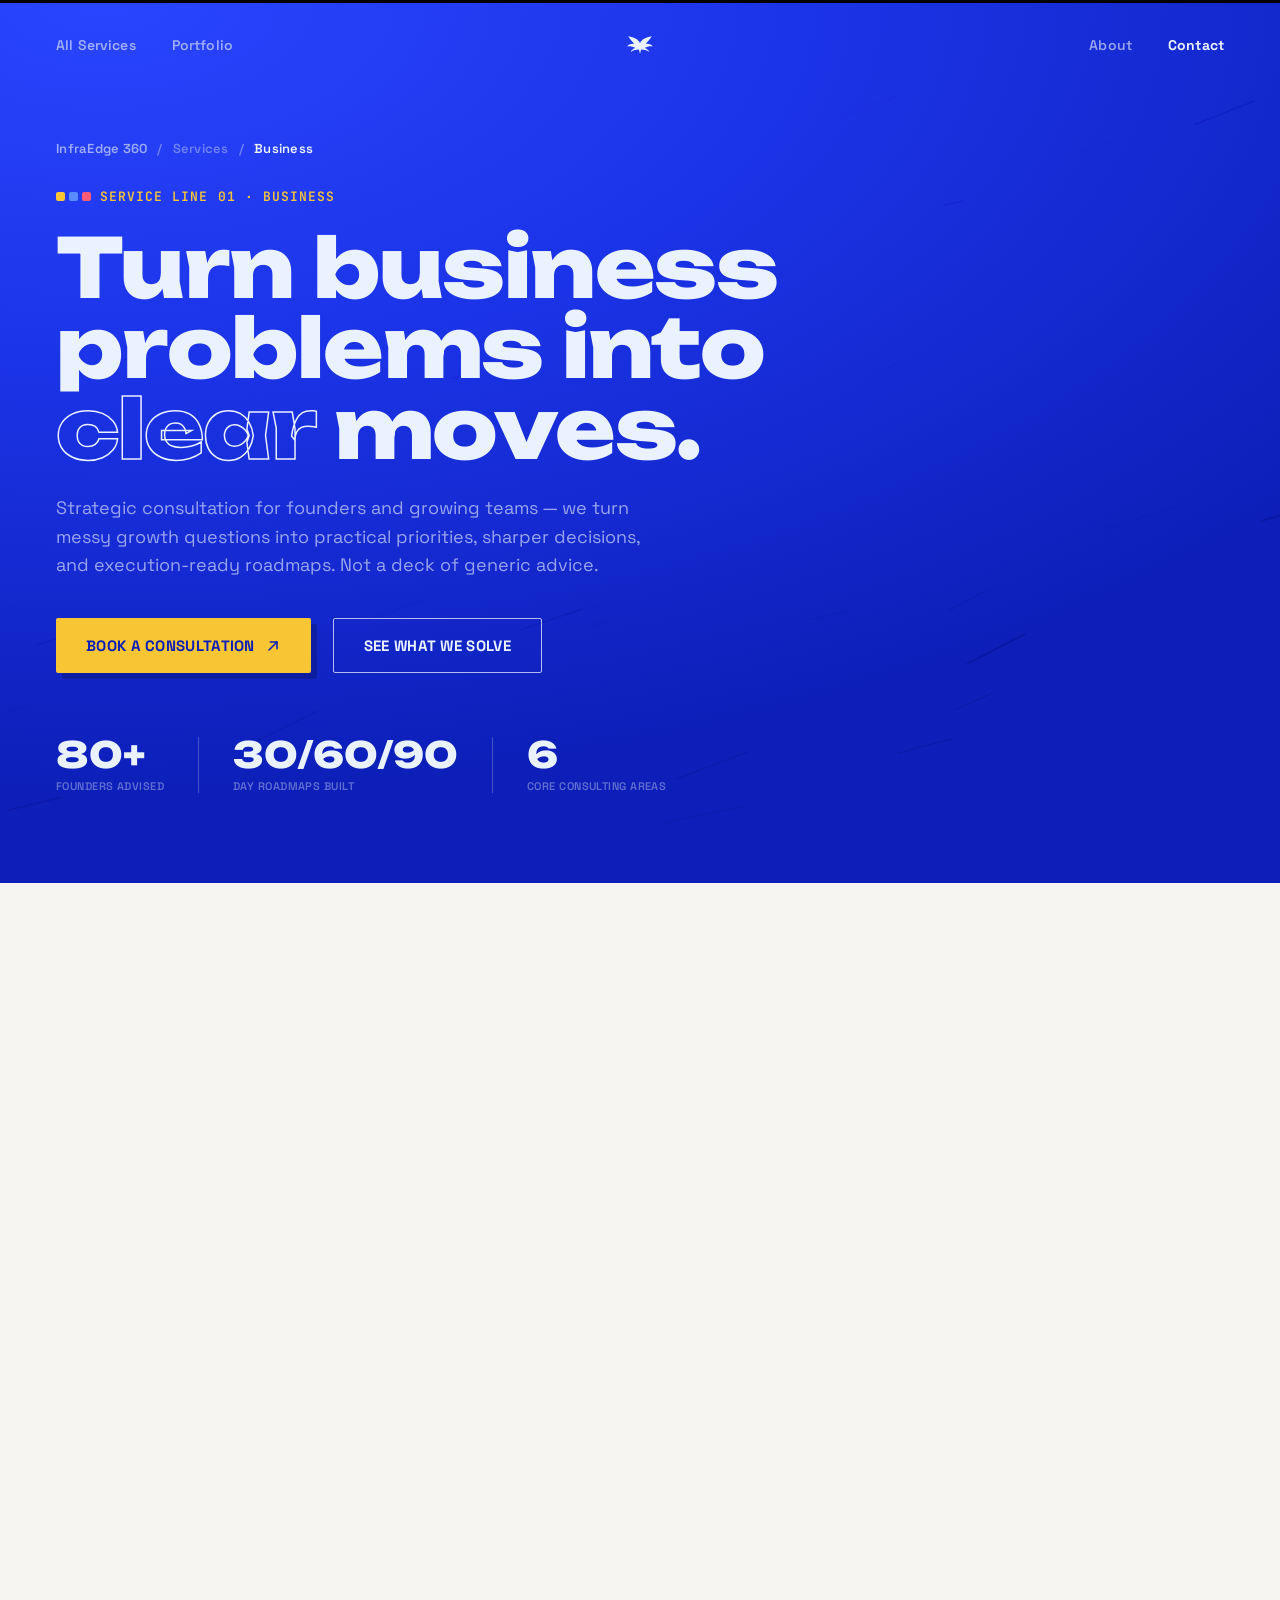
==== business.html @ 8a4476a9 "Add files via upload" ====
<!DOCTYPE html>
<html lang="en">
<head>
<meta charset="UTF-8">
<meta name="viewport" content="width=device-width, initial-scale=1.0">
<title>Business Consultation — InfraEdge 360</title>
<link rel="preconnect" href="https://fonts.googleapis.com">
<link rel="preconnect" href="https://fonts.gstatic.com" crossorigin>
<link href="https://fonts.googleapis.com/css2?family=Unbounded:wght@500;700;900&family=Space+Grotesk:wght@400;500;600;700&family=JetBrains+Mono:wght@400;500;600&display=swap" rel="stylesheet">
<style>
  :root{
    --cobalt-1:#0d1fb8;
    --cobalt-2:#1c34e8;
    --cobalt-3:#2a45ff;
    --ice:#eaf1ff;
    --ice-dim:rgba(234,241,255,0.62);
    --ice-faint:rgba(234,241,255,0.38);
    --gold:#f8c635;
  }

  *{margin:0;padding:0;box-sizing:border-box;}

  html,body{
    height:100%;
    background:#f6f5f1;
    color:#0b0e1a;
    font-family:'Space Grotesk',sans-serif;
    overflow-x:hidden;
  }

  a{ color:inherit; }

  /* ============ NAV ============ */
  nav{
    position:absolute;
    top:0;left:0;right:0;
    z-index:10;
    display:grid;
    grid-template-columns:1fr auto 1fr;
    align-items:center;
    padding:32px 56px;
  }

  .nav-item{
    color:var(--ice-dim);
    font-size:14px;
    font-weight:600;
    letter-spacing:0.01em;
    text-decoration:none;
    transition:color .25s ease;
    display:inline-flex;
    align-items:baseline;
    gap:5px;
    line-height:1;
  }
  .nav-item:hover{color:var(--ice);}
  .nav-item.active{color:var(--ice);font-weight:700;}

  .nav-mark{
    width:26px;height:26px;
    display:flex;align-items:center;justify-content:center;
    justify-self:center;
  }
  .nav-mark svg{width:100%;height:100%;display:block;}

  .nav-left{justify-self:start;display:flex;gap:36px;align-items:center;}
  .nav-right{justify-self:end;display:flex;gap:36px;align-items:center;}

  @media (max-width:720px){
    nav{padding:22px 20px;}
    .nav-left, .nav-right{gap:20px;}
    .nav-item{font-size:12px;}
  }

  /* ============ HERO ============ */
  .hero{
    position:relative;
    min-height:78vh;
    width:100%;
    display:flex;
    flex-direction:column;
    justify-content:center;
    overflow:hidden;
    background:
      radial-gradient(120% 90% at 8% 0%, var(--cobalt-3) 0%, var(--cobalt-2) 45%, var(--cobalt-1) 100%);
    color:var(--ice);
    padding:140px 56px 90px;
  }

  #streaks{
    position:absolute;
    inset:0;
    width:100%;
    height:100%;
    z-index:1;
    mix-blend-mode:overlay;
    opacity:0.85;
  }

  .top-border{
    position:absolute;
    top:0;left:0;right:0;
    height:3px;
    background:#000;
    z-index:5;
  }

  .hero-inner{
    position:relative;
    z-index:3;
    max-width:1400px;
    margin:0 auto;
    width:100%;
  }

  .breadcrumb{
    display:flex;
    align-items:center;
    gap:10px;
    font-size:13px;
    font-weight:600;
    letter-spacing:0.02em;
    color:var(--ice-faint);
    margin-bottom:28px;
  }
  .breadcrumb a{
    color:var(--ice-dim);
    text-decoration:none;
    transition:color .2s ease;
  }
  .breadcrumb a:hover{ color:var(--ice); }

  .swatch-mark{
    display:inline-flex;
    align-items:center;
    gap:9px;
    font-family:'JetBrains Mono',monospace;
    font-size:13px;
    font-weight:600;
    letter-spacing:0.08em;
    color:var(--gold);
    text-transform:uppercase;
    margin-bottom:22px;
  }
  .swatch-dots{
    display:inline-flex;
    gap:4px;
  }
  .swatch-dots span{
    width:9px;height:9px;
    border-radius:2px;
    display:block;
  }
  .swatch-dots span:nth-child(1){ background:var(--gold); }
  .swatch-dots span:nth-child(2){ background:#5a8bff; }
  .swatch-dots span:nth-child(3){ background:#ff5a7a; }

  .hero-title{
    font-family:'Unbounded',sans-serif;
    font-weight:800;
    font-size:clamp(38px,6.4vw,88px);
    line-height:0.98;
    letter-spacing:-0.015em;
    color:var(--ice);
    max-width:900px;
  }

  .hero-title .outline{
    -webkit-text-stroke:1.5px var(--ice);
    color:transparent;
  }

  .hero-desc{
    margin-top:26px;
    max-width:620px;
    font-size:clamp(15px,1.6vw,18px);
    line-height:1.6;
    color:var(--ice-dim);
  }

  .cta-row{
    margin-top:38px;
    display:flex;
    gap:22px;
    flex-wrap:wrap;
  }

  .btn{
    font-family:'Space Grotesk',sans-serif;
    font-size:15px;
    font-weight:700;
    letter-spacing:0.02em;
    text-decoration:none;
    padding:17px 30px;
    display:inline-flex;
    align-items:center;
    gap:10px;
    border-radius:2px;
    transition:transform .2s ease, box-shadow .2s ease, background .2s ease;
  }

  .btn-primary{
    background:var(--gold);
    color:#0d1fb8;
    box-shadow:6px 6px 0 rgba(0,0,0,0.18);
  }
  .btn-primary:hover{
    transform:translate(-2px,-2px);
    box-shadow:8px 8px 0 rgba(0,0,0,0.22);
  }
  .btn-primary svg{width:16px;height:16px;}

  .btn-outline{
    background:transparent;
    color:var(--ice);
    border:1.5px solid rgba(234,241,255,0.75);
  }
  .btn-outline:hover{
    background:rgba(234,241,255,0.08);
    border-color:var(--ice);
  }

  .hero-stats{
    margin-top:64px;
    display:flex;
    gap:0;
    flex-wrap:wrap;
  }
  .stat{ padding:0 34px 0 0; margin-right:34px; text-align:left; }
  .stat:not(:last-child){ border-right:1px solid rgba(234,241,255,0.25); }
  .stat-num{
    font-family:'Unbounded',sans-serif;
    font-weight:800;
    font-size:clamp(24px,3vw,36px);
    line-height:1;
    color:var(--ice);
  }
  .stat-label{
    margin-top:6px;
    font-size:11px;
    font-weight:600;
    letter-spacing:0.04em;
    text-transform:uppercase;
    color:var(--ice-faint);
  }

  @media (max-width:720px){
    .hero{ padding:120px 24px 70px; }
  }

  /* ============ MARQUEE ============ */
  .marquee{
    position:relative;
    width:100%;
    background:#f6f5f1;
    overflow:hidden;
    padding:24px 0;
    border-bottom:1px solid rgba(11,14,26,0.08);
  }
  .marquee-track{
    display:flex;
    width:max-content;
    animation:marquee-scroll 24s linear infinite;
  }
  .marquee:hover .marquee-track{ animation-play-state:paused; }
  .marquee-group{ display:flex; align-items:center; flex-shrink:0; }
  .marquee-item{
    display:flex;
    align-items:center;
    font-family:'Unbounded',sans-serif;
    font-weight:700;
    font-size:clamp(14px,1.6vw,18px);
    letter-spacing:0.01em;
    color:#0d1fb8;
    white-space:nowrap;
    padding:0 26px;
    text-transform:uppercase;
  }
  .marquee-dot{
    width:6px;height:6px;
    border-radius:50%;
    background:#0d1fb8;
    margin-left:26px;
    flex-shrink:0;
  }
  @keyframes marquee-scroll{
    from{ transform:translateX(0); }
    to{ transform:translateX(-50%); }
  }
  @media (prefers-reduced-motion: reduce){
    .marquee-track{ animation:none; }
  }

  /* ============ SECTION SHARED ============ */
  .eyebrow{
    font-family:'Space Grotesk',sans-serif;
    font-size:13px;
    font-weight:700;
    letter-spacing:0.14em;
    color:#5a5f73;
    margin-bottom:18px;
    display:block;
  }

  section{ padding:100px 56px; }
  .section-inner{ max-width:1400px; margin:0 auto; }

  @media (max-width:720px){
    section{ padding:70px 24px; }
  }

  /* ============ OVERVIEW ============ */
  .overview{ background:#f6f5f1; }
  .overview-grid{
    display:grid;
    grid-template-columns:0.8fr 1.2fr;
    gap:56px;
    align-items:start;
  }
  .overview-title{
    font-family:'Unbounded',sans-serif;
    font-weight:800;
    font-size:clamp(30px,4.4vw,52px);
    line-height:1.05;
    letter-spacing:-0.01em;
    text-transform:uppercase;
    color:#0b0e1a;
  }
  .overview-title .outline{
    -webkit-text-stroke:1.5px #0b0e1a;
    color:transparent;
  }
  .overview-desc{
    font-size:clamp(15px,1.5vw,17px);
    line-height:1.75;
    color:#3d4258;
    max-width:640px;
  }
  .overview-desc + .overview-desc{ margin-top:18px; }

  @media (max-width:900px){
    .overview-grid{ grid-template-columns:1fr; gap:28px; }
  }

  /* ============ SERVICE DETAIL GRID ============ */
  .offerings{ background:#05070f; color:var(--ice); }
  .offerings .eyebrow{ color:var(--ice-faint); }

  .offerings-head{
    max-width:760px;
    margin-bottom:56px;
  }
  .offerings-title{
    font-family:'Unbounded',sans-serif;
    font-weight:800;
    font-size:clamp(32px,4.8vw,58px);
    line-height:1.02;
    letter-spacing:-0.01em;
    text-transform:uppercase;
    color:var(--ice);
  }
  .offerings-title .outline{
    -webkit-text-stroke:1.5px var(--ice);
    color:transparent;
  }

  .offerings-grid{
    display:grid;
    grid-template-columns:repeat(2, 1fr);
    gap:1px;
    background:rgba(234,241,255,0.14);
    border:1px solid rgba(234,241,255,0.14);
  }

  .offering-item{
    background:#05070f;
    padding:36px 34px;
    display:flex;
    flex-direction:column;
    transition:background .25s ease;
  }
  .offering-item:hover{ background:#0b1030; }

  .offering-top{
    display:flex;
    align-items:baseline;
    justify-content:space-between;
    gap:16px;
    margin-bottom:16px;
  }

  .offering-swatch{
    display:inline-flex;
    align-items:center;
    gap:7px;
    font-family:'JetBrains Mono',monospace;
    font-size:12px;
    font-weight:600;
    color:#5a8bff;
    flex-shrink:0;
  }
  .offering-swatch .dot{
    width:9px;height:9px;
    border-radius:2px;
    display:block;
  }

  .offering-title{
    font-family:'Unbounded',sans-serif;
    font-weight:700;
    font-size:19px;
    line-height:1.25;
    margin-bottom:12px;
  }

  .offering-desc{
    font-size:14px;
    line-height:1.65;
    color:var(--ice-dim);
    max-width:420px;
  }

  @media (max-width:900px){
    .offerings-grid{ grid-template-columns:1fr; }
  }

  /* ============ PROCESS ============ */
  .process{ background:#f6f5f1; }
  .process-head{ max-width:1400px; margin:0 auto 56px; }
  .process-title{
    font-family:'Unbounded',sans-serif;
    font-weight:800;
    font-size:clamp(30px,4.6vw,54px);
    line-height:1.05;
    letter-spacing:-0.01em;
    text-transform:uppercase;
    color:#0b0e1a;
  }
  .process-title .outline{
    -webkit-text-stroke:1.5px #0b0e1a;
    color:transparent;
  }

  .process-grid{
    display:grid;
    grid-template-columns:repeat(4, 1fr);
    gap:24px;
  }

  .process-card{
    background:#fff;
    border:2px solid #0b0e1a;
    box-shadow:8px 8px 0 rgba(11,14,26,0.9);
    padding:26px 24px 28px;
    display:flex;
    flex-direction:column;
  }

  .process-top{
    display:flex;
    align-items:center;
    gap:12px;
    margin-bottom:16px;
  }

  .process-num{
    font-family:'JetBrains Mono',monospace;
    font-weight:600;
    font-size:14px;
    letter-spacing:0.04em;
    color:#0d1fb8;
    flex-shrink:0;
    display:inline-flex;
    align-items:center;
    gap:7px;
  }
  .process-num .dot{
    width:9px;height:9px;
    border-radius:2px;
    display:block;
  }

  .process-line{ flex:1; height:1px; background:#c9cad1; }

  .process-divider{ height:2px; background:#0b0e1a; margin-bottom:18px; }

  .process-card-title{
    font-family:'Unbounded',sans-serif;
    font-weight:800;
    font-size:19px;
    letter-spacing:-0.005em;
    text-transform:uppercase;
    margin-bottom:12px;
  }

  .process-card-text{
    font-size:14px;
    line-height:1.6;
    color:#3d4258;
  }

  @media (max-width:1080px){
    .process-grid{ grid-template-columns:repeat(2, 1fr); gap:28px 24px; }
  }
  @media (max-width:640px){
    .process-grid{ grid-template-columns:1fr; }
  }

  /* ============ PACKAGES ============ */
  .packages{ background:#05070f; color:var(--ice); }
  .packages .eyebrow{ color:var(--ice-faint); }

  .packages-head{
    display:flex;
    justify-content:space-between;
    align-items:flex-end;
    gap:40px;
    flex-wrap:wrap;
    margin-bottom:56px;
  }

  .packages-title{
    font-family:'Unbounded',sans-serif;
    font-weight:800;
    font-size:clamp(30px,4.6vw,54px);
    line-height:1.02;
    letter-spacing:-0.01em;
    text-transform:uppercase;
    color:var(--ice);
  }
  .packages-title .outline{
    -webkit-text-stroke:1.5px var(--ice);
    color:transparent;
  }

  .packages-sub{
    font-size:clamp(14px,1.4vw,16px);
    line-height:1.55;
    color:var(--ice-dim);
    max-width:360px;
    padding-bottom:8px;
  }

  .packages-grid{
    display:grid;
    grid-template-columns:repeat(3, 1fr);
    gap:22px;
  }

  .package-card{
    position:relative;
    padding:32px 28px 30px;
    display:flex;
    flex-direction:column;
    border-radius:14px;
    overflow:hidden;
  }

  .package-card.tier-a{ background:#0c1c6e; color:#eaf1ff; }
  .package-card.tier-b{ background:#1c34e8; color:#eaf1ff; }
  .package-card.tier-c{ background:#05070f; color:#eaf1ff; border:1px solid rgba(234,241,255,0.14); }

  .package-badge{
    display:inline-flex;
    align-self:flex-start;
    font-family:'JetBrains Mono',monospace;
    font-size:11px;
    font-weight:600;
    letter-spacing:0.06em;
    text-transform:uppercase;
    padding:5px 10px;
    border:1px solid rgba(234,241,255,0.35);
    border-radius:20px;
    margin-bottom:22px;
    color:rgba(234,241,255,0.85);
  }

  .package-name{
    font-family:'Unbounded',sans-serif;
    font-weight:700;
    font-size:22px;
    margin-bottom:8px;
  }

  .package-for{
    font-size:13px;
    color:rgba(234,241,255,0.6);
    margin-bottom:24px;
  }

  .package-list{
    list-style:none;
    display:flex;
    flex-direction:column;
    gap:12px;
    margin-bottom:28px;
    flex-grow:1;
  }

  .package-list li{
    font-size:13.5px;
    line-height:1.5;
    color:rgba(234,241,255,0.85);
    display:flex;
    gap:10px;
  }

  .package-list li::before{
    content:"✓";
    color:var(--gold);
    flex-shrink:0;
    font-weight:700;
  }

  .package-cta{
    font-family:'Space Grotesk',sans-serif;
    font-size:13px;
    font-weight:700;
    letter-spacing:0.04em;
    text-decoration:none;
    color:inherit;
    display:inline-flex;
    align-items:center;
    gap:8px;
    padding-top:16px;
    border-top:1px solid rgba(234,241,255,0.18);
  }
  .package-cta svg{ width:12px; height:12px; }

  @media (max-width:1080px){
    .packages-grid{ grid-template-columns:1fr; }
  }

  /* ============ FAQ ============ */
  .faq{ background:#f6f5f1; }
  .faq-grid{
    display:grid;
    grid-template-columns:0.7fr 1.3fr;
    gap:56px;
  }
  .faq-title{
    font-family:'Unbounded',sans-serif;
    font-weight:800;
    font-size:clamp(30px,4.4vw,50px);
    line-height:1.05;
    letter-spacing:-0.01em;
    text-transform:uppercase;
    color:#0b0e1a;
  }
  .faq-title .outline{
    -webkit-text-stroke:1.5px #0b0e1a;
    color:transparent;
  }
  .faq-sub{
    margin-top:18px;
    font-size:14px;
    line-height:1.6;
    color:#3d4258;
    max-width:340px;
  }

  .faq-list{
    display:flex;
    flex-direction:column;
    gap:2px;
  }

  .faq-item{
    background:#fff;
    border:2px solid #0b0e1a;
  }
  .faq-item + .faq-item{ margin-top:14px; }

  .faq-item summary{
    list-style:none;
    cursor:pointer;
    padding:22px 26px;
    display:flex;
    align-items:center;
    justify-content:space-between;
    gap:20px;
    font-family:'Unbounded',sans-serif;
    font-weight:700;
    font-size:15px;
    color:#0b0e1a;
  }
  .faq-item summary::-webkit-details-marker{ display:none; }

  .faq-plus{
    font-family:'JetBrains Mono',monospace;
    font-size:20px;
    color:#0d1fb8;
    flex-shrink:0;
    transition:transform .25s ease;
  }
  .faq-item[open] .faq-plus{ transform:rotate(45deg); }

  .faq-answer{
    padding:0 26px 24px;
    font-size:14px;
    line-height:1.65;
    color:#3d4258;
    max-width:640px;
  }

  @media (max-width:900px){
    .faq-grid{ grid-template-columns:1fr; gap:28px; }
  }

  /* ============ TRUST STRIP ============ */
  .trust-strip{ background:#f6f5f1; padding:0 56px 110px; }
  .trust-grid{
    max-width:1400px;
    margin:0 auto;
    display:grid;
    grid-template-columns:repeat(4, 1fr);
    gap:20px;
  }
  .trust-card{
    background:#fff;
    border:2px solid #0b0e1a;
    padding:22px 24px;
    display:flex;
    align-items:flex-start;
    gap:14px;
  }
  .trust-icon{
    width:22px;height:22px;
    flex-shrink:0;
    margin-top:1px;
    border-radius:50%;
    border:2px solid #0d1fb8;
    color:#0d1fb8;
    display:flex;
    align-items:center;
    justify-content:center;
  }
  .trust-icon svg{ width:12px; height:12px; }
  .trust-text{
    font-size:14px;
    font-weight:600;
    line-height:1.4;
    color:#0b0e1a;
  }
  @media (max-width:1080px){
    .trust-grid{ grid-template-columns:repeat(2, 1fr); }
  }
  @media (max-width:720px){
    .trust-strip{ padding:0 24px 90px; }
    .trust-grid{ grid-template-columns:1fr; gap:14px; }
  }

  /* ============ FOOTER (shortened) ============ */
  .site-footer{
    position:relative;
    width:100%;
    overflow:hidden;
    background:#000;
    color:#eaf3ff;
    font-family:'Space Grotesk',Arial,sans-serif;
  }
  .footer-glow{
    position:absolute;
    left:-18%; bottom:-70%;
    width:136%; height:140%;
    pointer-events:none;
    background:
      radial-gradient(ellipse at 48% 34%,
        rgba(0,145,255,1) 0%, rgba(0,100,255,.96) 22%,
        rgba(0,55,205,.82) 43%, rgba(0,20,95,.46) 64%, transparent 79%);
    filter:blur(48px);
    transform:rotate(-7deg) scale(1.15);
  }
  .site-footer::before{
    content:"";
    position:absolute;
    left:-25%; bottom:-30%;
    width:150%; height:70%;
    pointer-events:none;
    background:radial-gradient(ellipse at center,
      rgba(0,153,255,.9) 0%, rgba(0,105,255,.62) 34%, transparent 73%);
    filter:blur(78px);
  }
  .site-footer::after{
    content:"";
    position:absolute; inset:0;
    pointer-events:none;
    background:linear-gradient(to bottom, rgba(0,0,0,0) 0%, rgba(0,0,0,.04) 35%, rgba(0,0,0,.22) 100%);
  }
  .footer-content{
    position:relative; z-index:5;
    width:100%;
    padding:60px 40px 28px;
    display:flex;
    flex-direction:column;
    gap:48px;
  }
  .footer-brand{ display:flex; flex-direction:column; align-items:flex-start; }
  .footer-logo{
    font-family:'Unbounded','Arial Black',Arial,sans-serif;
    font-size:clamp(34px,4.4vw,60px);
    line-height:.86;
    font-weight:900;
    letter-spacing:-.09em;
    color:#e9f5ff;
    margin-bottom:18px;
  }
  .footer-location-row{
    display:flex; align-items:center; gap:13px;
    margin-bottom:9px;
    font-size:15px; font-weight:600;
    color:rgba(225,238,255,.78);
  }
  .footer-arrow{ font-size:19px; margin-left:2px; }
  .location-pill{
    display:inline-flex; align-items:center; justify-content:center;
    height:25px; min-width:38px; padding:0 9px;
    border:2px solid #008cff; border-radius:50px;
    color:#008cff; font-size:11px; font-weight:700;
  }
  .footer-links{
    display:grid;
    grid-template-columns:120px 140px;
    column-gap:30px;
  }
  .footer-nav, .footer-social{ display:flex; flex-direction:column; gap:10px; }
  .footer-links a{
    color:rgba(225,232,242,.55);
    text-decoration:none;
    font-size:15px; line-height:1.1;
    transition:color .25s ease,transform .25s ease;
  }
  .footer-links a:hover{ color:#fff; transform:translateX(3px); }
  .footer-social a{ display:flex; align-items:center; justify-content:space-between; gap:12px; }
  .footer-social a span{ font-size:16px; color:rgba(225,232,242,.65); }
  .footer-bottom{
    position:relative; z-index:10;
    width:100%;
    display:grid;
    grid-template-columns:1fr auto 1fr;
    align-items:center;
    gap:25px;
    font-size:12px;
    color:rgba(225,238,255,.72);
    border-top:1px solid rgba(225,238,255,.12);
    padding-top:20px;
  }
  .footer-copyright{ text-align:left; }
  .footer-legal{ display:flex; align-items:center; justify-content:center; gap:24px; }
  .footer-legal a{ color:rgba(225,238,255,.72); text-decoration:none; white-space:nowrap; transition:color .25s ease; }
  .footer-legal a:hover{ color:#fff; }
  .footer-credit{ display:flex; align-items:center; justify-content:flex-end; gap:15px; white-space:nowrap; }

  @media (max-width:900px){
    .footer-content{ padding:40px 30px 24px; gap:36px; }
    .footer-links{ grid-template-columns:1fr 1fr; }
    .footer-bottom{ grid-template-columns:1fr; gap:14px; text-align:center; }
    .footer-copyright, .footer-credit{ justify-content:center; text-align:center; }
  }
  @media (max-width:600px){
    .footer-content{ padding:32px 22px 22px; gap:30px; }
    .footer-logo{ font-size:42px; }
    .footer-location-row{ flex-wrap:wrap; font-size:13px; gap:10px; }
    .footer-legal{ flex-wrap:wrap; gap:10px 18px; }
    .footer-credit{ flex-wrap:wrap; }
  }
</style>
</head>
<body>

<div class="hero">
  <div class="top-border"></div>
  <canvas id="streaks"></canvas>

  <nav>
    <div class="nav-left">
      <a href="infrahome.html#services" class="nav-item">All Services</a>
      <a href="infrahome.html#behind-the-scenes" class="nav-item">Portfolio</a>
    </div>
    <div class="nav-mark" aria-label="logo">
      <svg viewBox="0 0 48 32" fill="none">
        <path d="M24 12.5 C21 6 14 2 2 0 C7 6.5 10 10.5 13.5 14 C8 13.5 3.5 15 0 18.5 C6.5 18 11 19 15.5 21.5 C11.5 22.5 8.5 25 6.5 29 C12 26 17 24.5 22 24.5 L24 32 L26 24.5 C31 24.5 36 26 41.5 29 C39.5 25 36.5 22.5 32.5 21.5 C37 19 41.5 18 48 18.5 C44.5 15 40 13.5 34.5 14 C38 10.5 41 6.5 46 0 C34 2 27 6 24 12.5 Z" fill="#eaf1ff"/>
      </svg>
    </div>
    <div class="nav-right">
      <a href="infrahome.html#company-about" class="nav-item">About</a>
      <a href="infrahome.html#contact" class="nav-item active">Contact</a>
    </div>
  </nav>

  <div class="hero-inner">
    <div class="breadcrumb">
      <a href="infrahome.html">InfraEdge 360</a>
      <span>/</span>
      <span>Services</span>
      <span>/</span>
      <span style="color:var(--ice);">Business</span>
    </div>

    <span class="swatch-mark">
      <span class="swatch-dots"><span></span><span></span><span></span></span>
      Service line 01 · Business
    </span>

    <h1 class="hero-title">Turn business<br>problems into <span class="outline">clear</span> moves.</h1>

    <p class="hero-desc">Strategic consultation for founders and growing teams — we turn messy growth questions into practical priorities, sharper decisions, and execution-ready roadmaps. Not a deck of generic advice.</p>

    <div class="cta-row">
      <a href="infrahome.html#contact" class="btn btn-primary">
        BOOK A CONSULTATION
        <svg viewBox="0 0 24 24" fill="none" stroke="#0d1fb8" stroke-width="2.4" stroke-linecap="round" stroke-linejoin="round">
          <line x1="6" y1="18" x2="18" y2="6"/><polyline points="8 6 18 6 18 16"/>
        </svg>
      </a>
      <a href="#offerings" class="btn btn-outline">SEE WHAT WE SOLVE</a>
    </div>

    <div class="hero-stats">
      <div class="stat"><div class="stat-num">80+</div><div class="stat-label">Founders Advised</div></div>
      <div class="stat"><div class="stat-num">30/60/90</div><div class="stat-label">Day Roadmaps Built</div></div>
      <div class="stat"><div class="stat-num">6</div><div class="stat-label">Core Consulting Areas</div></div>
    </div>
  </div>
</div>

<div class="marquee" aria-label="Business consultation areas">
  <div class="marquee-track">
    <div class="marquee-group">
      <span class="marquee-item">GROWTH STRATEGY</span><span class="marquee-dot"></span>
      <span class="marquee-item">GTM</span><span class="marquee-dot"></span>
      <span class="marquee-item">OPERATIONS</span><span class="marquee-dot"></span>
      <span class="marquee-item">POSITIONING</span><span class="marquee-dot"></span>
      <span class="marquee-item">REVENUE</span><span class="marquee-dot"></span>
      <span class="marquee-item">SCALING</span><span class="marquee-dot"></span>
    </div>
    <div class="marquee-group" aria-hidden="true">
      <span class="marquee-item">GROWTH STRATEGY</span><span class="marquee-dot"></span>
      <span class="marquee-item">GTM</span><span class="marquee-dot"></span>
      <span class="marquee-item">OPERATIONS</span><span class="marquee-dot"></span>
      <span class="marquee-item">POSITIONING</span><span class="marquee-dot"></span>
      <span class="marquee-item">REVENUE</span><span class="marquee-dot"></span>
      <span class="marquee-item">SCALING</span><span class="marquee-dot"></span>
    </div>
  </div>
</div>

<section class="overview">
  <div class="section-inner overview-grid">
    <div>
      <span class="eyebrow">/01 · Overview</span>
      <h2 class="overview-title">CLARITY<br>BEFORE <span class="outline">ACTION.</span></h2>
    </div>
    <div>
      <p class="overview-desc">Business consultation is not a deck full of generic advice — it's a focused working session around the decisions that can materially change your business. We look at where you are, where you want to go, and what's blocking the path.</p>
      <p class="overview-desc">You don't need a polished presentation before speaking with us. Bring the numbers, the doubts, and the competing priorities. The consultation exists to create structure from that mess.</p>
    </div>
  </div>
</section>

<section class="offerings" id="offerings">
  <div class="section-inner">
    <div class="offerings-head">
      <span class="eyebrow">/02 · What we solve</span>
      <h2 class="offerings-title">SIX QUESTIONS WE<br>HELP YOU <span class="outline">ANSWER.</span></h2>
    </div>

    <div class="offerings-grid">

      <div class="offering-item">
        <div class="offering-top">
          <div class="offering-title">Business Strategy</div>
          <span class="offering-swatch"><span class="dot" style="background:var(--gold);"></span>01</span>
        </div>
        <p class="offering-desc">Clarify your direction, competitive advantage, priorities, and the next stage of growth.</p>
      </div>

      <div class="offering-item">
        <div class="offering-top">
          <div class="offering-title">Market &amp; Positioning</div>
          <span class="offering-swatch"><span class="dot" style="background:#5a8bff;"></span>02</span>
        </div>
        <p class="offering-desc">Understand your customer, sharpen your positioning, and make your offer easier to choose.</p>
      </div>

      <div class="offering-item">
        <div class="offering-top">
          <div class="offering-title">Go-To-Market</div>
          <span class="offering-swatch"><span class="dot" style="background:#ff5a7a;"></span>03</span>
        </div>
        <p class="offering-desc">A practical route from offer to audience — channels, messaging, acquisition, and sales.</p>
      </div>

      <div class="offering-item">
        <div class="offering-top">
          <div class="offering-title">Revenue &amp; Growth</div>
          <span class="offering-swatch"><span class="dot" style="background:var(--gold);"></span>04</span>
        </div>
        <p class="offering-desc">Find growth levers across pricing, conversion, retention, partnerships, and customer value.</p>
      </div>

      <div class="offering-item">
        <div class="offering-top">
          <div class="offering-title">Operations</div>
          <span class="offering-swatch"><span class="dot" style="background:#5a8bff;"></span>05</span>
        </div>
        <p class="offering-desc">Improve workflows, roles, processes, and operating rhythms so growth doesn't create chaos.</p>
      </div>

      <div class="offering-item">
        <div class="offering-top">
          <div class="offering-title">Scaling Roadmap</div>
          <span class="offering-swatch"><span class="dot" style="background:#ff5a7a;"></span>06</span>
        </div>
        <p class="offering-desc">Map the people, systems, and milestones required to move from current state to next stage.</p>
      </div>

    </div>
  </div>
</section>

<section class="process">
  <div class="section-inner">
    <div class="process-head">
      <span class="eyebrow">/03 · How we work</span>
      <h2 class="process-title">Four moves.<br><span class="outline">Zero</span> fluff.</h2>
    </div>

    <div class="process-grid">
      <div class="process-card">
        <div class="process-top">
          <span class="process-num"><span class="dot" style="background:var(--gold);"></span>Discover</span>
          <span class="process-line"></span>
        </div>
        <div class="process-divider"></div>
        <div class="process-card-title">Discover</div>
        <p class="process-card-text">We start with the business context, goals, numbers, and the problem you're actually trying to solve.</p>
      </div>

      <div class="process-card">
        <div class="process-top">
          <span class="process-num"><span class="dot" style="background:#5a8bff;"></span>Diagnose</span>
          <span class="process-line"></span>
        </div>
        <div class="process-divider"></div>
        <div class="process-card-title">Diagnose</div>
        <p class="process-card-text">We challenge assumptions, isolate bottlenecks, and identify the decisions with the highest impact.</p>
      </div>

      <div class="process-card">
        <div class="process-top">
          <span class="process-num"><span class="dot" style="background:#ff5a7a;"></span>Design</span>
          <span class="process-line"></span>
        </div>
        <div class="process-divider"></div>
        <div class="process-card-title">Design</div>
        <p class="process-card-text">We turn the diagnosis into a strategic direction, priorities, and an execution-ready roadmap.</p>
      </div>

      <div class="process-card">
        <div class="process-top">
          <span class="process-num"><span class="dot" style="background:var(--gold);"></span>Drive</span>
          <span class="process-line"></span>
        </div>
        <div class="process-divider"></div>
        <div class="process-card-title">Drive</div>
        <p class="process-card-text">We help you move from recommendations to action through follow-ups and continued support.</p>
      </div>
    </div>
  </div>
</section>

<section class="packages">
  <div class="section-inner">
    <div class="packages-head">
      <div>
        <span class="eyebrow">/04 · Packages</span>
        <h2 class="packages-title">PICK YOUR<br>DEPTH OF <span class="outline">SUPPORT.</span></h2>
      </div>
      <p class="packages-sub">Every tier ends with a written plan, not just a conversation. If an engagement needs custom scoping, we say so upfront — never mid-project.</p>
    </div>

    <div class="packages-grid">

      <div class="package-card tier-a">
        <span class="package-badge">Single Session</span>
        <div class="package-name">Strategy Session</div>
        <div class="package-for">For a single, focused decision — a pricing call, a positioning question, a go/no-go.</div>
        <ul class="package-list">
          <li>One deep-dive working session</li>
          <li>Structured problem diagnosis</li>
          <li>Written summary &amp; next steps</li>
          <li>Delivered within 1 week</li>
        </ul>
        <a href="infrahome.html#contact" class="package-cta">GET STARTED <svg viewBox="0 0 24 24" fill="none" stroke="currentColor" stroke-width="2.5" stroke-linecap="round" stroke-linejoin="round"><line x1="6" y1="18" x2="18" y2="6"/><polyline points="8 6 18 6 18 16"/></svg></a>
      </div>

      <div class="package-card tier-b">
        <span class="package-badge">Most booked</span>
        <div class="package-name">Growth Sprint</div>
        <div class="package-for">For founders who need a full diagnosis and a roadmap to execute against.</div>
        <ul class="package-list">
          <li>Business diagnosis &amp; priority matrix</li>
          <li>30/60/90-day action roadmap</li>
          <li>Two follow-up working sessions</li>
          <li>Delivered in 2–3 weeks</li>
        </ul>
        <a href="infrahome.html#contact" class="package-cta">GET STARTED <svg viewBox="0 0 24 24" fill="none" stroke="currentColor" stroke-width="2.5" stroke-linecap="round" stroke-linejoin="round"><line x1="6" y1="18" x2="18" y2="6"/><polyline points="8 6 18 6 18 16"/></svg></a>
      </div>

      <div class="package-card tier-c">
        <span class="package-badge">Ongoing</span>
        <div class="package-name">Advisory Retainer</div>
        <div class="package-for">For teams who want continued strategic support through the next stage of growth.</div>
        <ul class="package-list">
          <li>Everything in Growth Sprint</li>
          <li>Monthly working sessions</li>
          <li>On-call strategic input between calls</li>
          <li>Priority turnaround on requests</li>
        </ul>
        <a href="infrahome.html#contact" class="package-cta">TALK TO US <svg viewBox="0 0 24 24" fill="none" stroke="currentColor" stroke-width="2.5" stroke-linecap="round" stroke-linejoin="round"><line x1="6" y1="18" x2="18" y2="6"/><polyline points="8 6 18 6 18 16"/></svg></a>
      </div>

    </div>
  </div>
</section>

<section class="faq">
  <div class="section-inner faq-grid">
    <div>
      <span class="eyebrow">/05 · Questions</span>
      <h2 class="faq-title">IS THIS<br><span class="outline">FOR YOU?</span></h2>
      <p class="faq-sub">Answers to what founders usually ask before booking a consultation.</p>
    </div>

    <div class="faq-list">
      <details class="faq-item">
        <summary>Do I need a polished brief before we talk?
          <span class="faq-plus">+</span>
        </summary>
        <div class="faq-answer">No — bring the numbers, the doubts, and the competing priorities. The consultation exists to create structure from that mess, not to review a finished deck.</div>
      </details>

      <details class="faq-item">
        <summary>What do I actually leave with?
          <span class="faq-plus">+</span>
        </summary>
        <div class="faq-answer">Depending on the engagement: a structured business diagnosis, a priority matrix, a growth roadmap, and a 30/60/90-day action plan — not just notes from a conversation.</div>
      </details>

      <details class="faq-item">
        <summary>Is this only for early-stage founders?
          <span class="faq-plus">+</span>
        </summary>
        <div class="faq-answer">No — we work with founders who are growing but unclear on the next move, as well as established teams whose priorities keep changing under pressure.</div>
      </details>

      <details class="faq-item">
        <summary>Can you help with one specific decision instead of a full engagement?
          <span class="faq-plus">+</span>
        </summary>
        <div class="faq-answer">Yes — the Strategy Session is built for exactly that: a single working session around one pricing, positioning, or go/no-go decision.</div>
      </details>

      <details class="faq-item">
        <summary>What's the typical turnaround for a growth sprint?
          <span class="faq-plus">+</span>
        </summary>
        <div class="faq-answer">Two to three weeks from kickoff to a delivered roadmap, depending on scope and how quickly follow-up sessions get scheduled.</div>
      </details>
    </div>
  </div>
</section>

<section class="trust-strip">
  <div class="trust-grid">
    <div class="trust-card">
      <span class="trust-icon"><svg viewBox="0 0 24 24" fill="none" stroke="currentColor" stroke-width="3" stroke-linecap="round" stroke-linejoin="round"><polyline points="20 6 9 17 4 12"/></svg></span>
      <span class="trust-text">Written plan, not just a conversation</span>
    </div>
    <div class="trust-card">
      <span class="trust-icon"><svg viewBox="0 0 24 24" fill="none" stroke="currentColor" stroke-width="3" stroke-linecap="round" stroke-linejoin="round"><polyline points="20 6 9 17 4 12"/></svg></span>
      <span class="trust-text">No polished brief required to start</span>
    </div>
    <div class="trust-card">
      <span class="trust-icon"><svg viewBox="0 0 24 24" fill="none" stroke="currentColor" stroke-width="3" stroke-linecap="round" stroke-linejoin="round"><polyline points="20 6 9 17 4 12"/></svg></span>
      <span class="trust-text">Senior operators, not junior analysts</span>
    </div>
    <div class="trust-card">
      <span class="trust-icon"><svg viewBox="0 0 24 24" fill="none" stroke="currentColor" stroke-width="3" stroke-linecap="round" stroke-linejoin="round"><polyline points="20 6 9 17 4 12"/></svg></span>
      <span class="trust-text">Fixed-scope pricing, transparent from day one</span>
    </div>
  </div>
</section>

<footer class="site-footer" id="contact">
  <div class="footer-glow"></div>
  <div class="footer-content">
    <div class="footer-brand">
      <div class="footer-logo">INFRAEDGE 360</div>
      <div class="footer-location-row">
        <span>Based in</span>
        <span class="footer-arrow">→</span>
        <span class="location-pill">INDIA</span>
      </div>
      <div class="footer-location-row"><span>Available Worldwide</span></div>
    </div>

    <div class="footer-links">
      <div class="footer-nav">
        <a href="infrahome.html">Home</a>
        <a href="infrahome.html#services">Services</a>
        <a href="infrahome.html#company-about">About us</a>
        <a href="infrahome.html#contact">Contact</a>
      </div>
      <div class="footer-social">
        <a href="#" target="_blank" rel="noopener">Instagram <span>↗</span></a>
        <a href="#" target="_blank" rel="noopener">LinkedIn <span>↗</span></a>
        <a href="mailto:hello@infraedge360.com">Email <span>↗</span></a>
      </div>
    </div>

    <div class="footer-bottom">
      <div class="footer-copyright">@ 2026 InfraEdge 360, All Rights Reserved</div>
      <div class="footer-legal">
        <a href="#">Privacy Policy</a>
        <a href="#">Terms of Services</a>
        <a href="#">Cookie Policy</a>
      </div>
      <div class="footer-credit">
        <span>infraedge360©</span>
        <span>Site by infraedge360</span>
      </div>
    </div>
  </div>
</footer>

<script>
const canvas = document.getElementById('streaks');
const ctx = canvas.getContext('2d');
let w, h, particles;

function resize(){
  w = canvas.width = canvas.offsetWidth * devicePixelRatio;
  h = canvas.height = canvas.offsetHeight * devicePixelRatio;
}

function makeParticles(n){
  const arr = [];
  for(let i=0;i<n;i++){
    arr.push({
      x: Math.random()*w,
      y: Math.random()*h,
      len: (16 + Math.random()*70) * devicePixelRatio,
      speed: (0.5 + Math.random()*2) * devicePixelRatio,
      angle: (-0.5 + Math.random()*0.3),
      alpha: 0.06 + Math.random()*0.28,
      width: (0.6 + Math.random()*1.4) * devicePixelRatio
    });
  }
  return arr;
}

function init(){
  resize();
  particles = makeParticles(Math.floor((w*h)/42000));
}

function draw(){
  ctx.clearRect(0,0,w,h);
  ctx.strokeStyle = '#000000';
  for(const p of particles){
    ctx.globalAlpha = p.alpha;
    ctx.lineWidth = p.width;
    ctx.beginPath();
    ctx.moveTo(p.x, p.y);
    const ex = p.x + Math.cos(p.angle)*p.len;
    const ey = p.y + Math.sin(p.angle)*p.len;
    ctx.lineTo(ex, ey);
    ctx.stroke();

    p.x += Math.cos(p.angle)*p.speed;
    p.y += Math.sin(p.angle)*p.speed;

    if(p.x < -100 || p.x > w+100 || p.y < -100 || p.y > h+100){
      p.x = Math.random()*w;
      p.y = Math.random()*h;
    }
  }
  ctx.globalAlpha = 1;
  requestAnimationFrame(draw);
}

window.addEventListener('resize', init);
init();
draw();
</script>

</body>
</html>
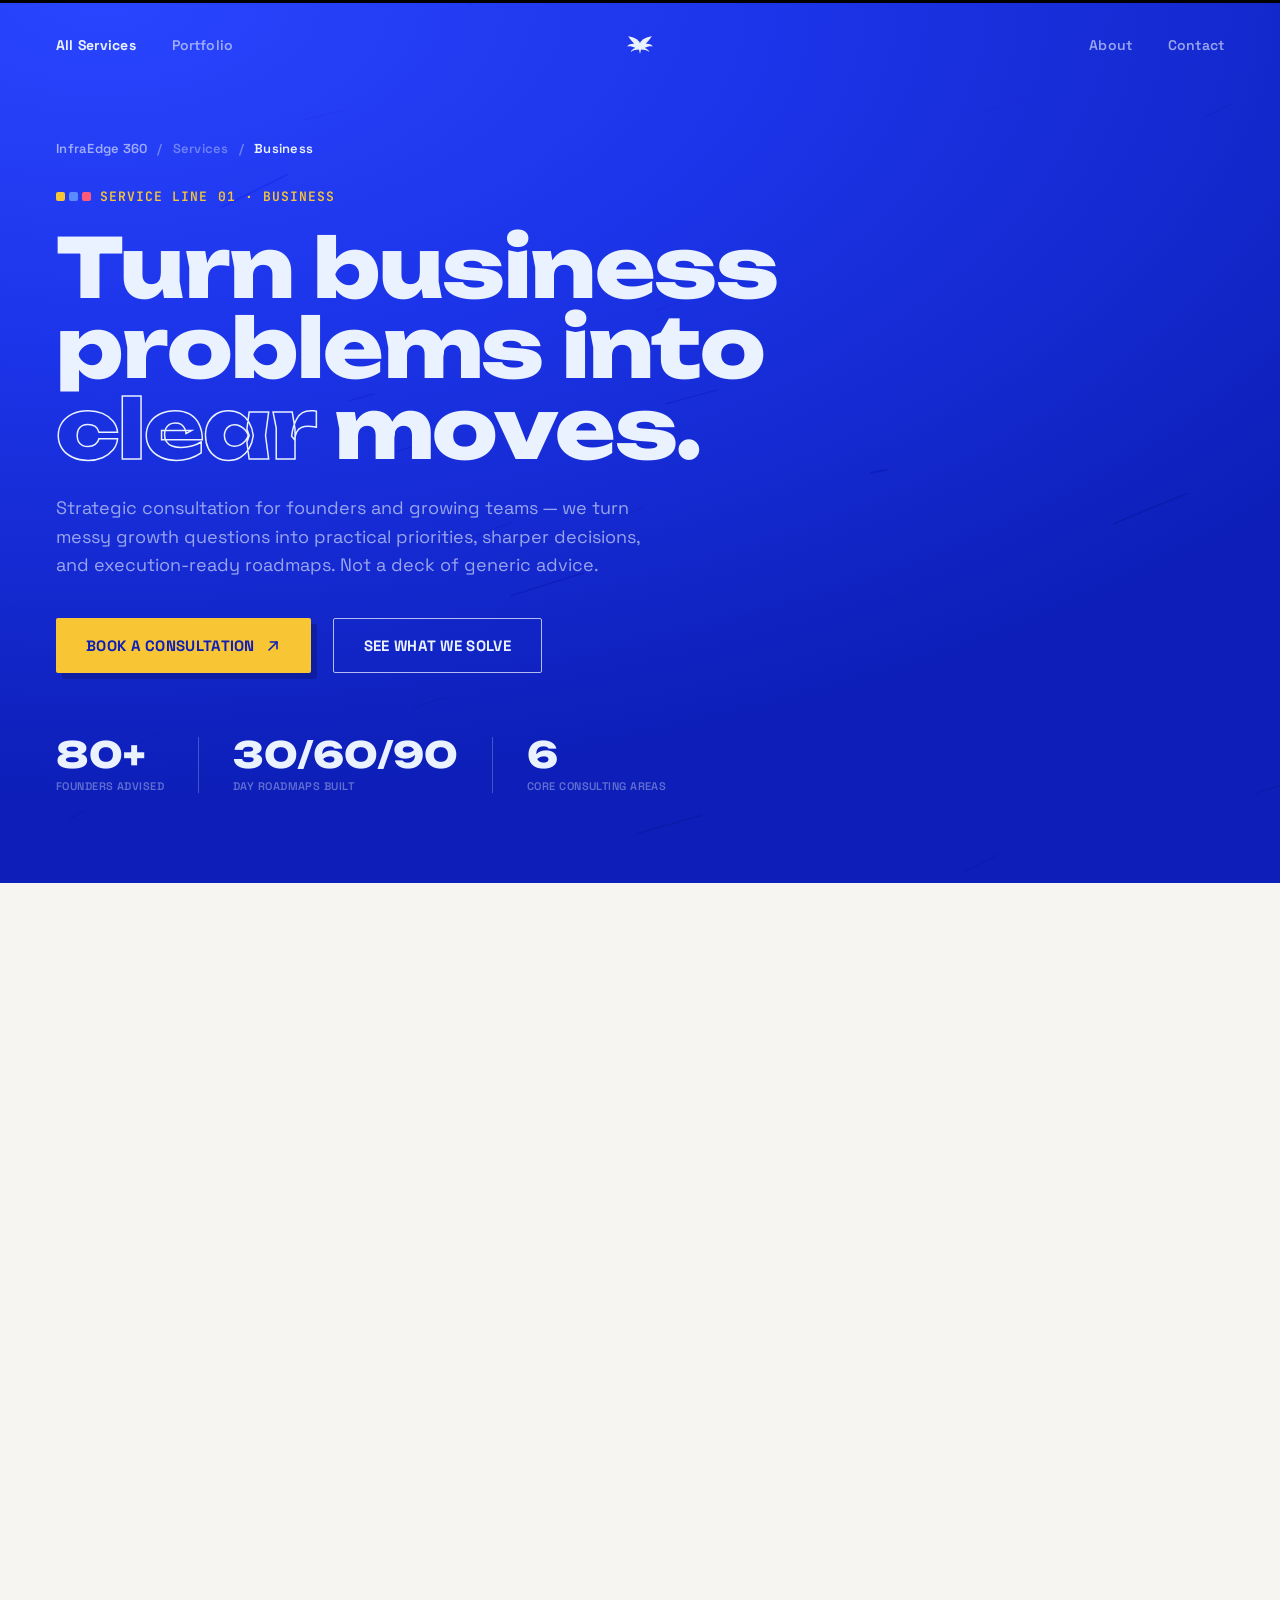
==== commit f47fefea: "orginising the website" ====
--- a/business.html
+++ b/business.html
@@ -1,1300 +1,388 @@
-<!DOCTYPE html>
-<html lang="en">
-<head>
-<meta charset="UTF-8">
-<meta name="viewport" content="width=device-width, initial-scale=1.0">
-<title>Business Consultation — InfraEdge 360</title>
-<link rel="preconnect" href="https://fonts.googleapis.com">
-<link rel="preconnect" href="https://fonts.gstatic.com" crossorigin>
-<link href="https://fonts.googleapis.com/css2?family=Unbounded:wght@500;700;900&family=Space+Grotesk:wght@400;500;600;700&family=JetBrains+Mono:wght@400;500;600&display=swap" rel="stylesheet">
-<style>
-  :root{
-    --cobalt-1:#0d1fb8;
-    --cobalt-2:#1c34e8;
-    --cobalt-3:#2a45ff;
-    --ice:#eaf1ff;
-    --ice-dim:rgba(234,241,255,0.62);
-    --ice-faint:rgba(234,241,255,0.38);
-    --gold:#f8c635;
-  }
-
-  *{margin:0;padding:0;box-sizing:border-box;}
-
-  html,body{
-    height:100%;
-    background:#f6f5f1;
-    color:#0b0e1a;
-    font-family:'Space Grotesk',sans-serif;
-    overflow-x:hidden;
-  }
-
-  a{ color:inherit; }
-
-  /* ============ NAV ============ */
-  nav{
-    position:absolute;
-    top:0;left:0;right:0;
-    z-index:10;
-    display:grid;
-    grid-template-columns:1fr auto 1fr;
-    align-items:center;
-    padding:32px 56px;
-  }
-
-  .nav-item{
-    color:var(--ice-dim);
-    font-size:14px;
-    font-weight:600;
-    letter-spacing:0.01em;
-    text-decoration:none;
-    transition:color .25s ease;
-    display:inline-flex;
-    align-items:baseline;
-    gap:5px;
-    line-height:1;
-  }
-  .nav-item:hover{color:var(--ice);}
-  .nav-item.active{color:var(--ice);font-weight:700;}
-
-  .nav-mark{
-    width:26px;height:26px;
-    display:flex;align-items:center;justify-content:center;
-    justify-self:center;
-  }
-  .nav-mark svg{width:100%;height:100%;display:block;}
-
-  .nav-left{justify-self:start;display:flex;gap:36px;align-items:center;}
-  .nav-right{justify-self:end;display:flex;gap:36px;align-items:center;}
-
-  @media (max-width:720px){
-    nav{padding:22px 20px;}
-    .nav-left, .nav-right{gap:20px;}
-    .nav-item{font-size:12px;}
-  }
-
-  /* ============ HERO ============ */
-  .hero{
-    position:relative;
-    min-height:78vh;
-    width:100%;
-    display:flex;
-    flex-direction:column;
-    justify-content:center;
-    overflow:hidden;
-    background:
-      radial-gradient(120% 90% at 8% 0%, var(--cobalt-3) 0%, var(--cobalt-2) 45%, var(--cobalt-1) 100%);
-    color:var(--ice);
-    padding:140px 56px 90px;
-  }
-
-  #streaks{
-    position:absolute;
-    inset:0;
-    width:100%;
-    height:100%;
-    z-index:1;
-    mix-blend-mode:overlay;
-    opacity:0.85;
-  }
-
-  .top-border{
-    position:absolute;
-    top:0;left:0;right:0;
-    height:3px;
-    background:#000;
-    z-index:5;
-  }
-
-  .hero-inner{
-    position:relative;
-    z-index:3;
-    max-width:1400px;
-    margin:0 auto;
-    width:100%;
-  }
-
-  .breadcrumb{
-    display:flex;
-    align-items:center;
-    gap:10px;
-    font-size:13px;
-    font-weight:600;
-    letter-spacing:0.02em;
-    color:var(--ice-faint);
-    margin-bottom:28px;
-  }
-  .breadcrumb a{
-    color:var(--ice-dim);
-    text-decoration:none;
-    transition:color .2s ease;
-  }
-  .breadcrumb a:hover{ color:var(--ice); }
-
-  .swatch-mark{
-    display:inline-flex;
-    align-items:center;
-    gap:9px;
-    font-family:'JetBrains Mono',monospace;
-    font-size:13px;
-    font-weight:600;
-    letter-spacing:0.08em;
-    color:var(--gold);
-    text-transform:uppercase;
-    margin-bottom:22px;
-  }
-  .swatch-dots{
-    display:inline-flex;
-    gap:4px;
-  }
-  .swatch-dots span{
-    width:9px;height:9px;
-    border-radius:2px;
-    display:block;
-  }
-  .swatch-dots span:nth-child(1){ background:var(--gold); }
-  .swatch-dots span:nth-child(2){ background:#5a8bff; }
-  .swatch-dots span:nth-child(3){ background:#ff5a7a; }
-
-  .hero-title{
-    font-family:'Unbounded',sans-serif;
-    font-weight:800;
-    font-size:clamp(38px,6.4vw,88px);
-    line-height:0.98;
-    letter-spacing:-0.015em;
-    color:var(--ice);
-    max-width:900px;
-  }
-
-  .hero-title .outline{
-    -webkit-text-stroke:1.5px var(--ice);
-    color:transparent;
-  }
-
-  .hero-desc{
-    margin-top:26px;
-    max-width:620px;
-    font-size:clamp(15px,1.6vw,18px);
-    line-height:1.6;
-    color:var(--ice-dim);
-  }
-
-  .cta-row{
-    margin-top:38px;
-    display:flex;
-    gap:22px;
-    flex-wrap:wrap;
-  }
-
-  .btn{
-    font-family:'Space Grotesk',sans-serif;
-    font-size:15px;
-    font-weight:700;
-    letter-spacing:0.02em;
-    text-decoration:none;
-    padding:17px 30px;
-    display:inline-flex;
-    align-items:center;
-    gap:10px;
-    border-radius:2px;
-    transition:transform .2s ease, box-shadow .2s ease, background .2s ease;
-  }
-
-  .btn-primary{
-    background:var(--gold);
-    color:#0d1fb8;
-    box-shadow:6px 6px 0 rgba(0,0,0,0.18);
-  }
-  .btn-primary:hover{
-    transform:translate(-2px,-2px);
-    box-shadow:8px 8px 0 rgba(0,0,0,0.22);
-  }
-  .btn-primary svg{width:16px;height:16px;}
-
-  .btn-outline{
-    background:transparent;
-    color:var(--ice);
-    border:1.5px solid rgba(234,241,255,0.75);
-  }
-  .btn-outline:hover{
-    background:rgba(234,241,255,0.08);
-    border-color:var(--ice);
-  }
-
-  .hero-stats{
-    margin-top:64px;
-    display:flex;
-    gap:0;
-    flex-wrap:wrap;
-  }
-  .stat{ padding:0 34px 0 0; margin-right:34px; text-align:left; }
-  .stat:not(:last-child){ border-right:1px solid rgba(234,241,255,0.25); }
-  .stat-num{
-    font-family:'Unbounded',sans-serif;
-    font-weight:800;
-    font-size:clamp(24px,3vw,36px);
-    line-height:1;
-    color:var(--ice);
-  }
-  .stat-label{
-    margin-top:6px;
-    font-size:11px;
-    font-weight:600;
-    letter-spacing:0.04em;
-    text-transform:uppercase;
-    color:var(--ice-faint);
-  }
-
-  @media (max-width:720px){
-    .hero{ padding:120px 24px 70px; }
-  }
-
-  /* ============ MARQUEE ============ */
-  .marquee{
-    position:relative;
-    width:100%;
-    background:#f6f5f1;
-    overflow:hidden;
-    padding:24px 0;
-    border-bottom:1px solid rgba(11,14,26,0.08);
-  }
-  .marquee-track{
-    display:flex;
-    width:max-content;
-    animation:marquee-scroll 24s linear infinite;
-  }
-  .marquee:hover .marquee-track{ animation-play-state:paused; }
-  .marquee-group{ display:flex; align-items:center; flex-shrink:0; }
-  .marquee-item{
-    display:flex;
-    align-items:center;
-    font-family:'Unbounded',sans-serif;
-    font-weight:700;
-    font-size:clamp(14px,1.6vw,18px);
-    letter-spacing:0.01em;
-    color:#0d1fb8;
-    white-space:nowrap;
-    padding:0 26px;
-    text-transform:uppercase;
-  }
-  .marquee-dot{
-    width:6px;height:6px;
-    border-radius:50%;
-    background:#0d1fb8;
-    margin-left:26px;
-    flex-shrink:0;
-  }
-  @keyframes marquee-scroll{
-    from{ transform:translateX(0); }
-    to{ transform:translateX(-50%); }
-  }
-  @media (prefers-reduced-motion: reduce){
-    .marquee-track{ animation:none; }
-  }
-
-  /* ============ SECTION SHARED ============ */
-  .eyebrow{
-    font-family:'Space Grotesk',sans-serif;
-    font-size:13px;
-    font-weight:700;
-    letter-spacing:0.14em;
-    color:#5a5f73;
-    margin-bottom:18px;
-    display:block;
-  }
-
-  section{ padding:100px 56px; }
-  .section-inner{ max-width:1400px; margin:0 auto; }
-
-  @media (max-width:720px){
-    section{ padding:70px 24px; }
-  }
-
-  /* ============ OVERVIEW ============ */
-  .overview{ background:#f6f5f1; }
-  .overview-grid{
-    display:grid;
-    grid-template-columns:0.8fr 1.2fr;
-    gap:56px;
-    align-items:start;
-  }
-  .overview-title{
-    font-family:'Unbounded',sans-serif;
-    font-weight:800;
-    font-size:clamp(30px,4.4vw,52px);
-    line-height:1.05;
-    letter-spacing:-0.01em;
-    text-transform:uppercase;
-    color:#0b0e1a;
-  }
-  .overview-title .outline{
-    -webkit-text-stroke:1.5px #0b0e1a;
-    color:transparent;
-  }
-  .overview-desc{
-    font-size:clamp(15px,1.5vw,17px);
-    line-height:1.75;
-    color:#3d4258;
-    max-width:640px;
-  }
-  .overview-desc + .overview-desc{ margin-top:18px; }
-
-  @media (max-width:900px){
-    .overview-grid{ grid-template-columns:1fr; gap:28px; }
-  }
-
-  /* ============ SERVICE DETAIL GRID ============ */
-  .offerings{ background:#05070f; color:var(--ice); }
-  .offerings .eyebrow{ color:var(--ice-faint); }
-
-  .offerings-head{
-    max-width:760px;
-    margin-bottom:56px;
-  }
-  .offerings-title{
-    font-family:'Unbounded',sans-serif;
-    font-weight:800;
-    font-size:clamp(32px,4.8vw,58px);
-    line-height:1.02;
-    letter-spacing:-0.01em;
-    text-transform:uppercase;
-    color:var(--ice);
-  }
-  .offerings-title .outline{
-    -webkit-text-stroke:1.5px var(--ice);
-    color:transparent;
-  }
-
-  .offerings-grid{
-    display:grid;
-    grid-template-columns:repeat(2, 1fr);
-    gap:1px;
-    background:rgba(234,241,255,0.14);
-    border:1px solid rgba(234,241,255,0.14);
-  }
-
-  .offering-item{
-    background:#05070f;
-    padding:36px 34px;
-    display:flex;
-    flex-direction:column;
-    transition:background .25s ease;
-  }
-  .offering-item:hover{ background:#0b1030; }
-
-  .offering-top{
-    display:flex;
-    align-items:baseline;
-    justify-content:space-between;
-    gap:16px;
-    margin-bottom:16px;
-  }
-
-  .offering-swatch{
-    display:inline-flex;
-    align-items:center;
-    gap:7px;
-    font-family:'JetBrains Mono',monospace;
-    font-size:12px;
-    font-weight:600;
-    color:#5a8bff;
-    flex-shrink:0;
-  }
-  .offering-swatch .dot{
-    width:9px;height:9px;
-    border-radius:2px;
-    display:block;
-  }
-
-  .offering-title{
-    font-family:'Unbounded',sans-serif;
-    font-weight:700;
-    font-size:19px;
-    line-height:1.25;
-    margin-bottom:12px;
-  }
-
-  .offering-desc{
-    font-size:14px;
-    line-height:1.65;
-    color:var(--ice-dim);
-    max-width:420px;
-  }
-
-  @media (max-width:900px){
-    .offerings-grid{ grid-template-columns:1fr; }
-  }
-
-  /* ============ PROCESS ============ */
-  .process{ background:#f6f5f1; }
-  .process-head{ max-width:1400px; margin:0 auto 56px; }
-  .process-title{
-    font-family:'Unbounded',sans-serif;
-    font-weight:800;
-    font-size:clamp(30px,4.6vw,54px);
-    line-height:1.05;
-    letter-spacing:-0.01em;
-    text-transform:uppercase;
-    color:#0b0e1a;
-  }
-  .process-title .outline{
-    -webkit-text-stroke:1.5px #0b0e1a;
-    color:transparent;
-  }
-
-  .process-grid{
-    display:grid;
-    grid-template-columns:repeat(4, 1fr);
-    gap:24px;
-  }
-
-  .process-card{
-    background:#fff;
-    border:2px solid #0b0e1a;
-    box-shadow:8px 8px 0 rgba(11,14,26,0.9);
-    padding:26px 24px 28px;
-    display:flex;
-    flex-direction:column;
-  }
-
-  .process-top{
-    display:flex;
-    align-items:center;
-    gap:12px;
-    margin-bottom:16px;
-  }
-
-  .process-num{
-    font-family:'JetBrains Mono',monospace;
-    font-weight:600;
-    font-size:14px;
-    letter-spacing:0.04em;
-    color:#0d1fb8;
-    flex-shrink:0;
-    display:inline-flex;
-    align-items:center;
-    gap:7px;
-  }
-  .process-num .dot{
-    width:9px;height:9px;
-    border-radius:2px;
-    display:block;
-  }
-
-  .process-line{ flex:1; height:1px; background:#c9cad1; }
-
-  .process-divider{ height:2px; background:#0b0e1a; margin-bottom:18px; }
-
-  .process-card-title{
-    font-family:'Unbounded',sans-serif;
-    font-weight:800;
-    font-size:19px;
-    letter-spacing:-0.005em;
-    text-transform:uppercase;
-    margin-bottom:12px;
-  }
-
-  .process-card-text{
-    font-size:14px;
-    line-height:1.6;
-    color:#3d4258;
-  }
-
-  @media (max-width:1080px){
-    .process-grid{ grid-template-columns:repeat(2, 1fr); gap:28px 24px; }
-  }
-  @media (max-width:640px){
-    .process-grid{ grid-template-columns:1fr; }
-  }
-
-  /* ============ PACKAGES ============ */
-  .packages{ background:#05070f; color:var(--ice); }
-  .packages .eyebrow{ color:var(--ice-faint); }
-
-  .packages-head{
-    display:flex;
-    justify-content:space-between;
-    align-items:flex-end;
-    gap:40px;
-    flex-wrap:wrap;
-    margin-bottom:56px;
-  }
-
-  .packages-title{
-    font-family:'Unbounded',sans-serif;
-    font-weight:800;
-    font-size:clamp(30px,4.6vw,54px);
-    line-height:1.02;
-    letter-spacing:-0.01em;
-    text-transform:uppercase;
-    color:var(--ice);
-  }
-  .packages-title .outline{
-    -webkit-text-stroke:1.5px var(--ice);
-    color:transparent;
-  }
-
-  .packages-sub{
-    font-size:clamp(14px,1.4vw,16px);
-    line-height:1.55;
-    color:var(--ice-dim);
-    max-width:360px;
-    padding-bottom:8px;
-  }
-
-  .packages-grid{
-    display:grid;
-    grid-template-columns:repeat(3, 1fr);
-    gap:22px;
-  }
-
-  .package-card{
-    position:relative;
-    padding:32px 28px 30px;
-    display:flex;
-    flex-direction:column;
-    border-radius:14px;
-    overflow:hidden;
-  }
-
-  .package-card.tier-a{ background:#0c1c6e; color:#eaf1ff; }
-  .package-card.tier-b{ background:#1c34e8; color:#eaf1ff; }
-  .package-card.tier-c{ background:#05070f; color:#eaf1ff; border:1px solid rgba(234,241,255,0.14); }
-
-  .package-badge{
-    display:inline-flex;
-    align-self:flex-start;
-    font-family:'JetBrains Mono',monospace;
-    font-size:11px;
-    font-weight:600;
-    letter-spacing:0.06em;
-    text-transform:uppercase;
-    padding:5px 10px;
-    border:1px solid rgba(234,241,255,0.35);
-    border-radius:20px;
-    margin-bottom:22px;
-    color:rgba(234,241,255,0.85);
-  }
-
-  .package-name{
-    font-family:'Unbounded',sans-serif;
-    font-weight:700;
-    font-size:22px;
-    margin-bottom:8px;
-  }
-
-  .package-for{
-    font-size:13px;
-    color:rgba(234,241,255,0.6);
-    margin-bottom:24px;
-  }
-
-  .package-list{
-    list-style:none;
-    display:flex;
-    flex-direction:column;
-    gap:12px;
-    margin-bottom:28px;
-    flex-grow:1;
-  }
-
-  .package-list li{
-    font-size:13.5px;
-    line-height:1.5;
-    color:rgba(234,241,255,0.85);
-    display:flex;
-    gap:10px;
-  }
-
-  .package-list li::before{
-    content:"✓";
-    color:var(--gold);
-    flex-shrink:0;
-    font-weight:700;
-  }
-
-  .package-cta{
-    font-family:'Space Grotesk',sans-serif;
-    font-size:13px;
-    font-weight:700;
-    letter-spacing:0.04em;
-    text-decoration:none;
-    color:inherit;
-    display:inline-flex;
-    align-items:center;
-    gap:8px;
-    padding-top:16px;
-    border-top:1px solid rgba(234,241,255,0.18);
-  }
-  .package-cta svg{ width:12px; height:12px; }
-
-  @media (max-width:1080px){
-    .packages-grid{ grid-template-columns:1fr; }
-  }
-
-  /* ============ FAQ ============ */
-  .faq{ background:#f6f5f1; }
-  .faq-grid{
-    display:grid;
-    grid-template-columns:0.7fr 1.3fr;
-    gap:56px;
-  }
-  .faq-title{
-    font-family:'Unbounded',sans-serif;
-    font-weight:800;
-    font-size:clamp(30px,4.4vw,50px);
-    line-height:1.05;
-    letter-spacing:-0.01em;
-    text-transform:uppercase;
-    color:#0b0e1a;
-  }
-  .faq-title .outline{
-    -webkit-text-stroke:1.5px #0b0e1a;
-    color:transparent;
-  }
-  .faq-sub{
-    margin-top:18px;
-    font-size:14px;
-    line-height:1.6;
-    color:#3d4258;
-    max-width:340px;
-  }
-
-  .faq-list{
-    display:flex;
-    flex-direction:column;
-    gap:2px;
-  }
-
-  .faq-item{
-    background:#fff;
-    border:2px solid #0b0e1a;
-  }
-  .faq-item + .faq-item{ margin-top:14px; }
-
-  .faq-item summary{
-    list-style:none;
-    cursor:pointer;
-    padding:22px 26px;
-    display:flex;
-    align-items:center;
-    justify-content:space-between;
-    gap:20px;
-    font-family:'Unbounded',sans-serif;
-    font-weight:700;
-    font-size:15px;
-    color:#0b0e1a;
-  }
-  .faq-item summary::-webkit-details-marker{ display:none; }
-
-  .faq-plus{
-    font-family:'JetBrains Mono',monospace;
-    font-size:20px;
-    color:#0d1fb8;
-    flex-shrink:0;
-    transition:transform .25s ease;
-  }
-  .faq-item[open] .faq-plus{ transform:rotate(45deg); }
-
-  .faq-answer{
-    padding:0 26px 24px;
-    font-size:14px;
-    line-height:1.65;
-    color:#3d4258;
-    max-width:640px;
-  }
-
-  @media (max-width:900px){
-    .faq-grid{ grid-template-columns:1fr; gap:28px; }
-  }
-
-  /* ============ TRUST STRIP ============ */
-  .trust-strip{ background:#f6f5f1; padding:0 56px 110px; }
-  .trust-grid{
-    max-width:1400px;
-    margin:0 auto;
-    display:grid;
-    grid-template-columns:repeat(4, 1fr);
-    gap:20px;
-  }
-  .trust-card{
-    background:#fff;
-    border:2px solid #0b0e1a;
-    padding:22px 24px;
-    display:flex;
-    align-items:flex-start;
-    gap:14px;
-  }
-  .trust-icon{
-    width:22px;height:22px;
-    flex-shrink:0;
-    margin-top:1px;
-    border-radius:50%;
-    border:2px solid #0d1fb8;
-    color:#0d1fb8;
-    display:flex;
-    align-items:center;
-    justify-content:center;
-  }
-  .trust-icon svg{ width:12px; height:12px; }
-  .trust-text{
-    font-size:14px;
-    font-weight:600;
-    line-height:1.4;
-    color:#0b0e1a;
-  }
-  @media (max-width:1080px){
-    .trust-grid{ grid-template-columns:repeat(2, 1fr); }
-  }
-  @media (max-width:720px){
-    .trust-strip{ padding:0 24px 90px; }
-    .trust-grid{ grid-template-columns:1fr; gap:14px; }
-  }
-
-  /* ============ FOOTER (shortened) ============ */
-  .site-footer{
-    position:relative;
-    width:100%;
-    overflow:hidden;
-    background:#000;
-    color:#eaf3ff;
-    font-family:'Space Grotesk',Arial,sans-serif;
-  }
-  .footer-glow{
-    position:absolute;
-    left:-18%; bottom:-70%;
-    width:136%; height:140%;
-    pointer-events:none;
-    background:
-      radial-gradient(ellipse at 48% 34%,
-        rgba(0,145,255,1) 0%, rgba(0,100,255,.96) 22%,
-        rgba(0,55,205,.82) 43%, rgba(0,20,95,.46) 64%, transparent 79%);
-    filter:blur(48px);
-    transform:rotate(-7deg) scale(1.15);
-  }
-  .site-footer::before{
-    content:"";
-    position:absolute;
-    left:-25%; bottom:-30%;
-    width:150%; height:70%;
-    pointer-events:none;
-    background:radial-gradient(ellipse at center,
-      rgba(0,153,255,.9) 0%, rgba(0,105,255,.62) 34%, transparent 73%);
-    filter:blur(78px);
-  }
-  .site-footer::after{
-    content:"";
-    position:absolute; inset:0;
-    pointer-events:none;
-    background:linear-gradient(to bottom, rgba(0,0,0,0) 0%, rgba(0,0,0,.04) 35%, rgba(0,0,0,.22) 100%);
-  }
-  .footer-content{
-    position:relative; z-index:5;
-    width:100%;
-    padding:60px 40px 28px;
-    display:flex;
-    flex-direction:column;
-    gap:48px;
-  }
-  .footer-brand{ display:flex; flex-direction:column; align-items:flex-start; }
-  .footer-logo{
-    font-family:'Unbounded','Arial Black',Arial,sans-serif;
-    font-size:clamp(34px,4.4vw,60px);
-    line-height:.86;
-    font-weight:900;
-    letter-spacing:-.09em;
-    color:#e9f5ff;
-    margin-bottom:18px;
-  }
-  .footer-location-row{
-    display:flex; align-items:center; gap:13px;
-    margin-bottom:9px;
-    font-size:15px; font-weight:600;
-    color:rgba(225,238,255,.78);
-  }
-  .footer-arrow{ font-size:19px; margin-left:2px; }
-  .location-pill{
-    display:inline-flex; align-items:center; justify-content:center;
-    height:25px; min-width:38px; padding:0 9px;
-    border:2px solid #008cff; border-radius:50px;
-    color:#008cff; font-size:11px; font-weight:700;
-  }
-  .footer-links{
-    display:grid;
-    grid-template-columns:120px 140px;
-    column-gap:30px;
-  }
-  .footer-nav, .footer-social{ display:flex; flex-direction:column; gap:10px; }
-  .footer-links a{
-    color:rgba(225,232,242,.55);
-    text-decoration:none;
-    font-size:15px; line-height:1.1;
-    transition:color .25s ease,transform .25s ease;
-  }
-  .footer-links a:hover{ color:#fff; transform:translateX(3px); }
-  .footer-social a{ display:flex; align-items:center; justify-content:space-between; gap:12px; }
-  .footer-social a span{ font-size:16px; color:rgba(225,232,242,.65); }
-  .footer-bottom{
-    position:relative; z-index:10;
-    width:100%;
-    display:grid;
-    grid-template-columns:1fr auto 1fr;
-    align-items:center;
-    gap:25px;
-    font-size:12px;
-    color:rgba(225,238,255,.72);
-    border-top:1px solid rgba(225,238,255,.12);
-    padding-top:20px;
-  }
-  .footer-copyright{ text-align:left; }
-  .footer-legal{ display:flex; align-items:center; justify-content:center; gap:24px; }
-  .footer-legal a{ color:rgba(225,238,255,.72); text-decoration:none; white-space:nowrap; transition:color .25s ease; }
-  .footer-legal a:hover{ color:#fff; }
-  .footer-credit{ display:flex; align-items:center; justify-content:flex-end; gap:15px; white-space:nowrap; }
-
-  @media (max-width:900px){
-    .footer-content{ padding:40px 30px 24px; gap:36px; }
-    .footer-links{ grid-template-columns:1fr 1fr; }
-    .footer-bottom{ grid-template-columns:1fr; gap:14px; text-align:center; }
-    .footer-copyright, .footer-credit{ justify-content:center; text-align:center; }
-  }
-  @media (max-width:600px){
-    .footer-content{ padding:32px 22px 22px; gap:30px; }
-    .footer-logo{ font-size:42px; }
-    .footer-location-row{ flex-wrap:wrap; font-size:13px; gap:10px; }
-    .footer-legal{ flex-wrap:wrap; gap:10px 18px; }
-    .footer-credit{ flex-wrap:wrap; }
-  }
-</style>
-</head>
-<body>
-
-<div class="hero">
-  <div class="top-border"></div>
-  <canvas id="streaks"></canvas>
-
-  <nav>
-    <div class="nav-left">
-      <a href="infrahome.html#services" class="nav-item">All Services</a>
-      <a href="infrahome.html#behind-the-scenes" class="nav-item">Portfolio</a>
-    </div>
-    <div class="nav-mark" aria-label="logo">
-      <svg viewBox="0 0 48 32" fill="none">
-        <path d="M24 12.5 C21 6 14 2 2 0 C7 6.5 10 10.5 13.5 14 C8 13.5 3.5 15 0 18.5 C6.5 18 11 19 15.5 21.5 C11.5 22.5 8.5 25 6.5 29 C12 26 17 24.5 22 24.5 L24 32 L26 24.5 C31 24.5 36 26 41.5 29 C39.5 25 36.5 22.5 32.5 21.5 C37 19 41.5 18 48 18.5 C44.5 15 40 13.5 34.5 14 C38 10.5 41 6.5 46 0 C34 2 27 6 24 12.5 Z" fill="#eaf1ff"/>
-      </svg>
-    </div>
-    <div class="nav-right">
-      <a href="infrahome.html#company-about" class="nav-item">About</a>
-      <a href="infrahome.html#contact" class="nav-item active">Contact</a>
-    </div>
-  </nav>
-
-  <div class="hero-inner">
-    <div class="breadcrumb">
-      <a href="infrahome.html">InfraEdge 360</a>
-      <span>/</span>
-      <span>Services</span>
-      <span>/</span>
-      <span style="color:var(--ice);">Business</span>
-    </div>
-
-    <span class="swatch-mark">
-      <span class="swatch-dots"><span></span><span></span><span></span></span>
-      Service line 01 · Business
-    </span>
-
-    <h1 class="hero-title">Turn business<br>problems into <span class="outline">clear</span> moves.</h1>
-
-    <p class="hero-desc">Strategic consultation for founders and growing teams — we turn messy growth questions into practical priorities, sharper decisions, and execution-ready roadmaps. Not a deck of generic advice.</p>
-
-    <div class="cta-row">
-      <a href="infrahome.html#contact" class="btn btn-primary">
-        BOOK A CONSULTATION
-        <svg viewBox="0 0 24 24" fill="none" stroke="#0d1fb8" stroke-width="2.4" stroke-linecap="round" stroke-linejoin="round">
-          <line x1="6" y1="18" x2="18" y2="6"/><polyline points="8 6 18 6 18 16"/>
-        </svg>
-      </a>
-      <a href="#offerings" class="btn btn-outline">SEE WHAT WE SOLVE</a>
-    </div>
-
-    <div class="hero-stats">
-      <div class="stat"><div class="stat-num">80+</div><div class="stat-label">Founders Advised</div></div>
-      <div class="stat"><div class="stat-num">30/60/90</div><div class="stat-label">Day Roadmaps Built</div></div>
-      <div class="stat"><div class="stat-num">6</div><div class="stat-label">Core Consulting Areas</div></div>
-    </div>
-  </div>
-</div>
-
-<div class="marquee" aria-label="Business consultation areas">
-  <div class="marquee-track">
-    <div class="marquee-group">
-      <span class="marquee-item">GROWTH STRATEGY</span><span class="marquee-dot"></span>
-      <span class="marquee-item">GTM</span><span class="marquee-dot"></span>
-      <span class="marquee-item">OPERATIONS</span><span class="marquee-dot"></span>
-      <span class="marquee-item">POSITIONING</span><span class="marquee-dot"></span>
-      <span class="marquee-item">REVENUE</span><span class="marquee-dot"></span>
-      <span class="marquee-item">SCALING</span><span class="marquee-dot"></span>
-    </div>
-    <div class="marquee-group" aria-hidden="true">
-      <span class="marquee-item">GROWTH STRATEGY</span><span class="marquee-dot"></span>
-      <span class="marquee-item">GTM</span><span class="marquee-dot"></span>
-      <span class="marquee-item">OPERATIONS</span><span class="marquee-dot"></span>
-      <span class="marquee-item">POSITIONING</span><span class="marquee-dot"></span>
-      <span class="marquee-item">REVENUE</span><span class="marquee-dot"></span>
-      <span class="marquee-item">SCALING</span><span class="marquee-dot"></span>
-    </div>
-  </div>
-</div>
-
-<section class="overview">
-  <div class="section-inner overview-grid">
-    <div>
-      <span class="eyebrow">/01 · Overview</span>
-      <h2 class="overview-title">CLARITY<br>BEFORE <span class="outline">ACTION.</span></h2>
-    </div>
-    <div>
-      <p class="overview-desc">Business consultation is not a deck full of generic advice — it's a focused working session around the decisions that can materially change your business. We look at where you are, where you want to go, and what's blocking the path.</p>
-      <p class="overview-desc">You don't need a polished presentation before speaking with us. Bring the numbers, the doubts, and the competing priorities. The consultation exists to create structure from that mess.</p>
-    </div>
-  </div>
-</section>
-
-<section class="offerings" id="offerings">
-  <div class="section-inner">
-    <div class="offerings-head">
-      <span class="eyebrow">/02 · What we solve</span>
-      <h2 class="offerings-title">SIX QUESTIONS WE<br>HELP YOU <span class="outline">ANSWER.</span></h2>
-    </div>
-
-    <div class="offerings-grid">
-
-      <div class="offering-item">
-        <div class="offering-top">
-          <div class="offering-title">Business Strategy</div>
-          <span class="offering-swatch"><span class="dot" style="background:var(--gold);"></span>01</span>
-        </div>
-        <p class="offering-desc">Clarify your direction, competitive advantage, priorities, and the next stage of growth.</p>
-      </div>
-
-      <div class="offering-item">
-        <div class="offering-top">
-          <div class="offering-title">Market &amp; Positioning</div>
-          <span class="offering-swatch"><span class="dot" style="background:#5a8bff;"></span>02</span>
-        </div>
-        <p class="offering-desc">Understand your customer, sharpen your positioning, and make your offer easier to choose.</p>
-      </div>
-
-      <div class="offering-item">
-        <div class="offering-top">
-          <div class="offering-title">Go-To-Market</div>
-          <span class="offering-swatch"><span class="dot" style="background:#ff5a7a;"></span>03</span>
-        </div>
-        <p class="offering-desc">A practical route from offer to audience — channels, messaging, acquisition, and sales.</p>
-      </div>
-
-      <div class="offering-item">
-        <div class="offering-top">
-          <div class="offering-title">Revenue &amp; Growth</div>
-          <span class="offering-swatch"><span class="dot" style="background:var(--gold);"></span>04</span>
-        </div>
-        <p class="offering-desc">Find growth levers across pricing, conversion, retention, partnerships, and customer value.</p>
-      </div>
-
-      <div class="offering-item">
-        <div class="offering-top">
-          <div class="offering-title">Operations</div>
-          <span class="offering-swatch"><span class="dot" style="background:#5a8bff;"></span>05</span>
-        </div>
-        <p class="offering-desc">Improve workflows, roles, processes, and operating rhythms so growth doesn't create chaos.</p>
-      </div>
-
-      <div class="offering-item">
-        <div class="offering-top">
-          <div class="offering-title">Scaling Roadmap</div>
-          <span class="offering-swatch"><span class="dot" style="background:#ff5a7a;"></span>06</span>
-        </div>
-        <p class="offering-desc">Map the people, systems, and milestones required to move from current state to next stage.</p>
-      </div>
-
-    </div>
-  </div>
-</section>
-
-<section class="process">
-  <div class="section-inner">
-    <div class="process-head">
-      <span class="eyebrow">/03 · How we work</span>
-      <h2 class="process-title">Four moves.<br><span class="outline">Zero</span> fluff.</h2>
-    </div>
-
-    <div class="process-grid">
-      <div class="process-card">
-        <div class="process-top">
-          <span class="process-num"><span class="dot" style="background:var(--gold);"></span>Discover</span>
-          <span class="process-line"></span>
-        </div>
-        <div class="process-divider"></div>
-        <div class="process-card-title">Discover</div>
-        <p class="process-card-text">We start with the business context, goals, numbers, and the problem you're actually trying to solve.</p>
-      </div>
-
-      <div class="process-card">
-        <div class="process-top">
-          <span class="process-num"><span class="dot" style="background:#5a8bff;"></span>Diagnose</span>
-          <span class="process-line"></span>
-        </div>
-        <div class="process-divider"></div>
-        <div class="process-card-title">Diagnose</div>
-        <p class="process-card-text">We challenge assumptions, isolate bottlenecks, and identify the decisions with the highest impact.</p>
-      </div>
-
-      <div class="process-card">
-        <div class="process-top">
-          <span class="process-num"><span class="dot" style="background:#ff5a7a;"></span>Design</span>
-          <span class="process-line"></span>
-        </div>
-        <div class="process-divider"></div>
-        <div class="process-card-title">Design</div>
-        <p class="process-card-text">We turn the diagnosis into a strategic direction, priorities, and an execution-ready roadmap.</p>
-      </div>
-
-      <div class="process-card">
-        <div class="process-top">
-          <span class="process-num"><span class="dot" style="background:var(--gold);"></span>Drive</span>
-          <span class="process-line"></span>
-        </div>
-        <div class="process-divider"></div>
-        <div class="process-card-title">Drive</div>
-        <p class="process-card-text">We help you move from recommendations to action through follow-ups and continued support.</p>
-      </div>
-    </div>
-  </div>
-</section>
-
-<section class="packages">
-  <div class="section-inner">
-    <div class="packages-head">
-      <div>
-        <span class="eyebrow">/04 · Packages</span>
-        <h2 class="packages-title">PICK YOUR<br>DEPTH OF <span class="outline">SUPPORT.</span></h2>
-      </div>
-      <p class="packages-sub">Every tier ends with a written plan, not just a conversation. If an engagement needs custom scoping, we say so upfront — never mid-project.</p>
-    </div>
-
-    <div class="packages-grid">
-
-      <div class="package-card tier-a">
-        <span class="package-badge">Single Session</span>
-        <div class="package-name">Strategy Session</div>
-        <div class="package-for">For a single, focused decision — a pricing call, a positioning question, a go/no-go.</div>
-        <ul class="package-list">
-          <li>One deep-dive working session</li>
-          <li>Structured problem diagnosis</li>
-          <li>Written summary &amp; next steps</li>
-          <li>Delivered within 1 week</li>
-        </ul>
-        <a href="infrahome.html#contact" class="package-cta">GET STARTED <svg viewBox="0 0 24 24" fill="none" stroke="currentColor" stroke-width="2.5" stroke-linecap="round" stroke-linejoin="round"><line x1="6" y1="18" x2="18" y2="6"/><polyline points="8 6 18 6 18 16"/></svg></a>
-      </div>
-
-      <div class="package-card tier-b">
-        <span class="package-badge">Most booked</span>
-        <div class="package-name">Growth Sprint</div>
-        <div class="package-for">For founders who need a full diagnosis and a roadmap to execute against.</div>
-        <ul class="package-list">
-          <li>Business diagnosis &amp; priority matrix</li>
-          <li>30/60/90-day action roadmap</li>
-          <li>Two follow-up working sessions</li>
-          <li>Delivered in 2–3 weeks</li>
-        </ul>
-        <a href="infrahome.html#contact" class="package-cta">GET STARTED <svg viewBox="0 0 24 24" fill="none" stroke="currentColor" stroke-width="2.5" stroke-linecap="round" stroke-linejoin="round"><line x1="6" y1="18" x2="18" y2="6"/><polyline points="8 6 18 6 18 16"/></svg></a>
-      </div>
-
-      <div class="package-card tier-c">
-        <span class="package-badge">Ongoing</span>
-        <div class="package-name">Advisory Retainer</div>
-        <div class="package-for">For teams who want continued strategic support through the next stage of growth.</div>
-        <ul class="package-list">
-          <li>Everything in Growth Sprint</li>
-          <li>Monthly working sessions</li>
-          <li>On-call strategic input between calls</li>
-          <li>Priority turnaround on requests</li>
-        </ul>
-        <a href="infrahome.html#contact" class="package-cta">TALK TO US <svg viewBox="0 0 24 24" fill="none" stroke="currentColor" stroke-width="2.5" stroke-linecap="round" stroke-linejoin="round"><line x1="6" y1="18" x2="18" y2="6"/><polyline points="8 6 18 6 18 16"/></svg></a>
-      </div>
-
-    </div>
-  </div>
-</section>
-
-<section class="faq">
-  <div class="section-inner faq-grid">
-    <div>
-      <span class="eyebrow">/05 · Questions</span>
-      <h2 class="faq-title">IS THIS<br><span class="outline">FOR YOU?</span></h2>
-      <p class="faq-sub">Answers to what founders usually ask before booking a consultation.</p>
-    </div>
-
-    <div class="faq-list">
-      <details class="faq-item">
-        <summary>Do I need a polished brief before we talk?
-          <span class="faq-plus">+</span>
-        </summary>
-        <div class="faq-answer">No — bring the numbers, the doubts, and the competing priorities. The consultation exists to create structure from that mess, not to review a finished deck.</div>
-      </details>
-
-      <details class="faq-item">
-        <summary>What do I actually leave with?
-          <span class="faq-plus">+</span>
-        </summary>
-        <div class="faq-answer">Depending on the engagement: a structured business diagnosis, a priority matrix, a growth roadmap, and a 30/60/90-day action plan — not just notes from a conversation.</div>
-      </details>
-
-      <details class="faq-item">
-        <summary>Is this only for early-stage founders?
-          <span class="faq-plus">+</span>
-        </summary>
-        <div class="faq-answer">No — we work with founders who are growing but unclear on the next move, as well as established teams whose priorities keep changing under pressure.</div>
-      </details>
-
-      <details class="faq-item">
-        <summary>Can you help with one specific decision instead of a full engagement?
-          <span class="faq-plus">+</span>
-        </summary>
-        <div class="faq-answer">Yes — the Strategy Session is built for exactly that: a single working session around one pricing, positioning, or go/no-go decision.</div>
-      </details>
-
-      <details class="faq-item">
-        <summary>What's the typical turnaround for a growth sprint?
-          <span class="faq-plus">+</span>
-        </summary>
-        <div class="faq-answer">Two to three weeks from kickoff to a delivered roadmap, depending on scope and how quickly follow-up sessions get scheduled.</div>
-      </details>
-    </div>
-  </div>
-</section>
-
-<section class="trust-strip">
-  <div class="trust-grid">
-    <div class="trust-card">
-      <span class="trust-icon"><svg viewBox="0 0 24 24" fill="none" stroke="currentColor" stroke-width="3" stroke-linecap="round" stroke-linejoin="round"><polyline points="20 6 9 17 4 12"/></svg></span>
-      <span class="trust-text">Written plan, not just a conversation</span>
-    </div>
-    <div class="trust-card">
-      <span class="trust-icon"><svg viewBox="0 0 24 24" fill="none" stroke="currentColor" stroke-width="3" stroke-linecap="round" stroke-linejoin="round"><polyline points="20 6 9 17 4 12"/></svg></span>
-      <span class="trust-text">No polished brief required to start</span>
-    </div>
-    <div class="trust-card">
-      <span class="trust-icon"><svg viewBox="0 0 24 24" fill="none" stroke="currentColor" stroke-width="3" stroke-linecap="round" stroke-linejoin="round"><polyline points="20 6 9 17 4 12"/></svg></span>
-      <span class="trust-text">Senior operators, not junior analysts</span>
-    </div>
-    <div class="trust-card">
-      <span class="trust-icon"><svg viewBox="0 0 24 24" fill="none" stroke="currentColor" stroke-width="3" stroke-linecap="round" stroke-linejoin="round"><polyline points="20 6 9 17 4 12"/></svg></span>
-      <span class="trust-text">Fixed-scope pricing, transparent from day one</span>
-    </div>
-  </div>
-</section>
-
-<footer class="site-footer" id="contact">
-  <div class="footer-glow"></div>
-  <div class="footer-content">
-    <div class="footer-brand">
-      <div class="footer-logo">INFRAEDGE 360</div>
-      <div class="footer-location-row">
-        <span>Based in</span>
-        <span class="footer-arrow">→</span>
-        <span class="location-pill">INDIA</span>
-      </div>
-      <div class="footer-location-row"><span>Available Worldwide</span></div>
-    </div>
-
-    <div class="footer-links">
-      <div class="footer-nav">
-        <a href="infrahome.html">Home</a>
-        <a href="infrahome.html#services">Services</a>
-        <a href="infrahome.html#company-about">About us</a>
-        <a href="infrahome.html#contact">Contact</a>
-      </div>
-      <div class="footer-social">
-        <a href="#" target="_blank" rel="noopener">Instagram <span>↗</span></a>
-        <a href="#" target="_blank" rel="noopener">LinkedIn <span>↗</span></a>
-        <a href="mailto:hello@infraedge360.com">Email <span>↗</span></a>
-      </div>
-    </div>
-
-    <div class="footer-bottom">
-      <div class="footer-copyright">@ 2026 InfraEdge 360, All Rights Reserved</div>
-      <div class="footer-legal">
-        <a href="#">Privacy Policy</a>
-        <a href="#">Terms of Services</a>
-        <a href="#">Cookie Policy</a>
-      </div>
-      <div class="footer-credit">
-        <span>infraedge360©</span>
-        <span>Site by infraedge360</span>
-      </div>
-    </div>
-  </div>
-</footer>
-
-<script>
-const canvas = document.getElementById('streaks');
-const ctx = canvas.getContext('2d');
-let w, h, particles;
-
-function resize(){
-  w = canvas.width = canvas.offsetWidth * devicePixelRatio;
-  h = canvas.height = canvas.offsetHeight * devicePixelRatio;
-}
-
-function makeParticles(n){
-  const arr = [];
-  for(let i=0;i<n;i++){
-    arr.push({
-      x: Math.random()*w,
-      y: Math.random()*h,
-      len: (16 + Math.random()*70) * devicePixelRatio,
-      speed: (0.5 + Math.random()*2) * devicePixelRatio,
-      angle: (-0.5 + Math.random()*0.3),
-      alpha: 0.06 + Math.random()*0.28,
-      width: (0.6 + Math.random()*1.4) * devicePixelRatio
-    });
-  }
-  return arr;
-}
-
-function init(){
-  resize();
-  particles = makeParticles(Math.floor((w*h)/42000));
-}
-
-function draw(){
-  ctx.clearRect(0,0,w,h);
-  ctx.strokeStyle = '#000000';
-  for(const p of particles){
-    ctx.globalAlpha = p.alpha;
-    ctx.lineWidth = p.width;
-    ctx.beginPath();
-    ctx.moveTo(p.x, p.y);
-    const ex = p.x + Math.cos(p.angle)*p.len;
-    const ey = p.y + Math.sin(p.angle)*p.len;
-    ctx.lineTo(ex, ey);
-    ctx.stroke();
-
-    p.x += Math.cos(p.angle)*p.speed;
-    p.y += Math.sin(p.angle)*p.speed;
-
-    if(p.x < -100 || p.x > w+100 || p.y < -100 || p.y > h+100){
-      p.x = Math.random()*w;
-      p.y = Math.random()*h;
-    }
-  }
-  ctx.globalAlpha = 1;
-  requestAnimationFrame(draw);
-}
-
-window.addEventListener('resize', init);
-init();
-draw();
-</script>
-
-</body>
+<!DOCTYPE html>
+<html lang="en">
+<head>
+<meta charset="UTF-8">
+<meta name="viewport" content="width=device-width, initial-scale=1.0">
+<title>Business Consultation — InfraEdge 360</title>
+<link rel="preconnect" href="https://fonts.googleapis.com">
+<link rel="preconnect" href="https://fonts.gstatic.com" crossorigin>
+<link href="https://fonts.googleapis.com/css2?family=Unbounded:wght@500;700;900&family=Space+Grotesk:wght@400;500;600;700&family=JetBrains+Mono:wght@400;500;600&display=swap" rel="stylesheet">
+<link rel="stylesheet" href="assets/css/base.css">
+</head>
+<body>
+
+<div class="hero">
+  <div class="top-border"></div>
+  <canvas id="streaks"></canvas>
+
+    <nav>
+    <div class="nav-left">
+      <a href="index.html#services" class="nav-item" data-nav="services">All Services</a>
+      <a href="portfolio.html" class="nav-item" data-nav="portfolio">Portfolio</a>
+    </div>
+
+    <div class="nav-mark" aria-label="logo">
+      <svg viewBox="0 0 48 32" fill="none">
+        <path d="M24 12.5 C21 6 14 2 2 0 C7 6.5 10 10.5 13.5 14 C8 13.5 3.5 15 0 18.5 C6.5 18 11 19 15.5 21.5 C11.5 22.5 8.5 25 6.5 29 C12 26 17 24.5 22 24.5 L24 32 L26 24.5 C31 24.5 36 26 41.5 29 C39.5 25 36.5 22.5 32.5 21.5 C37 19 41.5 18 48 18.5 C44.5 15 40 13.5 34.5 14 C38 10.5 41 6.5 46 0 C34 2 27 6 24 12.5 Z" fill="#eaf1ff"/>
+      </svg>
+    </div>
+
+    <div class="nav-right">
+      <a href="index.html#company-about" class="nav-item" data-nav="about">About</a>
+      <a href="contact.html" class="nav-item" data-nav="contact">Contact</a>
+    </div>
+  </nav>
+
+  <div class="hero-inner">
+    <div class="breadcrumb">
+      <a href="index.html">InfraEdge 360</a>
+      <span>/</span>
+      <span>Services</span>
+      <span>/</span>
+      <span style="color:var(--ice);">Business</span>
+    </div>
+
+    <span class="swatch-mark">
+      <span class="swatch-dots"><span></span><span></span><span></span></span>
+      Service line 01 · Business
+    </span>
+
+    <h1 class="hero-title">Turn business<br>problems into <span class="outline">clear</span> moves.</h1>
+
+    <p class="hero-desc">Strategic consultation for founders and growing teams — we turn messy growth questions into practical priorities, sharper decisions, and execution-ready roadmaps. Not a deck of generic advice.</p>
+
+    <div class="cta-row">
+      <a href="contact.html" class="btn btn-primary">
+        BOOK A CONSULTATION
+        <svg viewBox="0 0 24 24" fill="none" stroke="#0d1fb8" stroke-width="2.4" stroke-linecap="round" stroke-linejoin="round">
+          <line x1="6" y1="18" x2="18" y2="6"/><polyline points="8 6 18 6 18 16"/>
+        </svg>
+      </a>
+      <a href="#offerings" class="btn btn-outline">SEE WHAT WE SOLVE</a>
+    </div>
+
+    <div class="hero-stats">
+      <div class="stat"><div class="stat-num">80+</div><div class="stat-label">Founders Advised</div></div>
+      <div class="stat"><div class="stat-num">30/60/90</div><div class="stat-label">Day Roadmaps Built</div></div>
+      <div class="stat"><div class="stat-num">6</div><div class="stat-label">Core Consulting Areas</div></div>
+    </div>
+  </div>
+</div>
+
+<div class="marquee" aria-label="Business consultation areas">
+  <div class="marquee-track">
+    <div class="marquee-group">
+      <span class="marquee-item">GROWTH STRATEGY</span><span class="marquee-dot"></span>
+      <span class="marquee-item">GTM</span><span class="marquee-dot"></span>
+      <span class="marquee-item">OPERATIONS</span><span class="marquee-dot"></span>
+      <span class="marquee-item">POSITIONING</span><span class="marquee-dot"></span>
+      <span class="marquee-item">REVENUE</span><span class="marquee-dot"></span>
+      <span class="marquee-item">SCALING</span><span class="marquee-dot"></span>
+    </div>
+    <div class="marquee-group" aria-hidden="true">
+      <span class="marquee-item">GROWTH STRATEGY</span><span class="marquee-dot"></span>
+      <span class="marquee-item">GTM</span><span class="marquee-dot"></span>
+      <span class="marquee-item">OPERATIONS</span><span class="marquee-dot"></span>
+      <span class="marquee-item">POSITIONING</span><span class="marquee-dot"></span>
+      <span class="marquee-item">REVENUE</span><span class="marquee-dot"></span>
+      <span class="marquee-item">SCALING</span><span class="marquee-dot"></span>
+    </div>
+  </div>
+</div>
+
+<section class="overview">
+  <div class="section-inner overview-grid">
+    <div>
+      <span class="eyebrow">/01 · Overview</span>
+      <h2 class="overview-title">CLARITY<br>BEFORE <span class="outline">ACTION.</span></h2>
+    </div>
+    <div>
+      <p class="overview-desc">Business consultation is not a deck full of generic advice — it's a focused working session around the decisions that can materially change your business. We look at where you are, where you want to go, and what's blocking the path.</p>
+      <p class="overview-desc">You don't need a polished presentation before speaking with us. Bring the numbers, the doubts, and the competing priorities. The consultation exists to create structure from that mess.</p>
+    </div>
+  </div>
+</section>
+
+<section class="offerings" id="offerings">
+  <div class="section-inner">
+    <div class="offerings-head">
+      <span class="eyebrow">/02 · What we solve</span>
+      <h2 class="offerings-title">SIX QUESTIONS WE<br>HELP YOU <span class="outline">ANSWER.</span></h2>
+    </div>
+
+    <div class="offerings-grid">
+
+      <div class="offering-item">
+        <div class="offering-top">
+          <div class="offering-title">Business Strategy</div>
+          <span class="offering-swatch"><span class="dot" style="background:var(--gold);"></span>01</span>
+        </div>
+        <p class="offering-desc">Clarify your direction, competitive advantage, priorities, and the next stage of growth.</p>
+      </div>
+
+      <div class="offering-item">
+        <div class="offering-top">
+          <div class="offering-title">Market &amp; Positioning</div>
+          <span class="offering-swatch"><span class="dot" style="background:#5a8bff;"></span>02</span>
+        </div>
+        <p class="offering-desc">Understand your customer, sharpen your positioning, and make your offer easier to choose.</p>
+      </div>
+
+      <div class="offering-item">
+        <div class="offering-top">
+          <div class="offering-title">Go-To-Market</div>
+          <span class="offering-swatch"><span class="dot" style="background:#ff5a7a;"></span>03</span>
+        </div>
+        <p class="offering-desc">A practical route from offer to audience — channels, messaging, acquisition, and sales.</p>
+      </div>
+
+      <div class="offering-item">
+        <div class="offering-top">
+          <div class="offering-title">Revenue &amp; Growth</div>
+          <span class="offering-swatch"><span class="dot" style="background:var(--gold);"></span>04</span>
+        </div>
+        <p class="offering-desc">Find growth levers across pricing, conversion, retention, partnerships, and customer value.</p>
+      </div>
+
+      <div class="offering-item">
+        <div class="offering-top">
+          <div class="offering-title">Operations</div>
+          <span class="offering-swatch"><span class="dot" style="background:#5a8bff;"></span>05</span>
+        </div>
+        <p class="offering-desc">Improve workflows, roles, processes, and operating rhythms so growth doesn't create chaos.</p>
+      </div>
+
+      <div class="offering-item">
+        <div class="offering-top">
+          <div class="offering-title">Scaling Roadmap</div>
+          <span class="offering-swatch"><span class="dot" style="background:#ff5a7a;"></span>06</span>
+        </div>
+        <p class="offering-desc">Map the people, systems, and milestones required to move from current state to next stage.</p>
+      </div>
+
+    </div>
+  </div>
+</section>
+
+<section class="process">
+  <div class="section-inner">
+    <div class="process-head">
+      <span class="eyebrow">/03 · How we work</span>
+      <h2 class="process-title">Four moves.<br><span class="outline">Zero</span> fluff.</h2>
+    </div>
+
+    <div class="process-grid">
+      <div class="process-card">
+        <div class="process-top">
+          <span class="process-num"><span class="dot" style="background:var(--gold);"></span>Discover</span>
+          <span class="process-line"></span>
+        </div>
+        <div class="process-divider"></div>
+        <div class="process-card-title">Discover</div>
+        <p class="process-card-text">We start with the business context, goals, numbers, and the problem you're actually trying to solve.</p>
+      </div>
+
+      <div class="process-card">
+        <div class="process-top">
+          <span class="process-num"><span class="dot" style="background:#5a8bff;"></span>Diagnose</span>
+          <span class="process-line"></span>
+        </div>
+        <div class="process-divider"></div>
+        <div class="process-card-title">Diagnose</div>
+        <p class="process-card-text">We challenge assumptions, isolate bottlenecks, and identify the decisions with the highest impact.</p>
+      </div>
+
+      <div class="process-card">
+        <div class="process-top">
+          <span class="process-num"><span class="dot" style="background:#ff5a7a;"></span>Design</span>
+          <span class="process-line"></span>
+        </div>
+        <div class="process-divider"></div>
+        <div class="process-card-title">Design</div>
+        <p class="process-card-text">We turn the diagnosis into a strategic direction, priorities, and an execution-ready roadmap.</p>
+      </div>
+
+      <div class="process-card">
+        <div class="process-top">
+          <span class="process-num"><span class="dot" style="background:var(--gold);"></span>Drive</span>
+          <span class="process-line"></span>
+        </div>
+        <div class="process-divider"></div>
+        <div class="process-card-title">Drive</div>
+        <p class="process-card-text">We help you move from recommendations to action through follow-ups and continued support.</p>
+      </div>
+    </div>
+  </div>
+</section>
+
+<section class="packages">
+  <div class="section-inner">
+    <div class="packages-head">
+      <div>
+        <span class="eyebrow">/04 · Packages</span>
+        <h2 class="packages-title">PICK YOUR<br>DEPTH OF <span class="outline">SUPPORT.</span></h2>
+      </div>
+      <p class="packages-sub">Every tier ends with a written plan, not just a conversation. If an engagement needs custom scoping, we say so upfront — never mid-project.</p>
+    </div>
+
+    <div class="packages-grid">
+
+      <div class="package-card tier-a">
+        <span class="package-badge">Single Session</span>
+        <div class="package-name">Strategy Session</div>
+        <div class="package-for">For a single, focused decision — a pricing call, a positioning question, a go/no-go.</div>
+        <ul class="package-list">
+          <li>One deep-dive working session</li>
+          <li>Structured problem diagnosis</li>
+          <li>Written summary &amp; next steps</li>
+          <li>Delivered within 1 week</li>
+        </ul>
+        <a href="contact.html" class="package-cta">GET STARTED <svg viewBox="0 0 24 24" fill="none" stroke="currentColor" stroke-width="2.5" stroke-linecap="round" stroke-linejoin="round"><line x1="6" y1="18" x2="18" y2="6"/><polyline points="8 6 18 6 18 16"/></svg></a>
+      </div>
+
+      <div class="package-card tier-b">
+        <span class="package-badge">Most booked</span>
+        <div class="package-name">Growth Sprint</div>
+        <div class="package-for">For founders who need a full diagnosis and a roadmap to execute against.</div>
+        <ul class="package-list">
+          <li>Business diagnosis &amp; priority matrix</li>
+          <li>30/60/90-day action roadmap</li>
+          <li>Two follow-up working sessions</li>
+          <li>Delivered in 2–3 weeks</li>
+        </ul>
+        <a href="contact.html" class="package-cta">GET STARTED <svg viewBox="0 0 24 24" fill="none" stroke="currentColor" stroke-width="2.5" stroke-linecap="round" stroke-linejoin="round"><line x1="6" y1="18" x2="18" y2="6"/><polyline points="8 6 18 6 18 16"/></svg></a>
+      </div>
+
+      <div class="package-card tier-c">
+        <span class="package-badge">Ongoing</span>
+        <div class="package-name">Advisory Retainer</div>
+        <div class="package-for">For teams who want continued strategic support through the next stage of growth.</div>
+        <ul class="package-list">
+          <li>Everything in Growth Sprint</li>
+          <li>Monthly working sessions</li>
+          <li>On-call strategic input between calls</li>
+          <li>Priority turnaround on requests</li>
+        </ul>
+        <a href="contact.html" class="package-cta">TALK TO US <svg viewBox="0 0 24 24" fill="none" stroke="currentColor" stroke-width="2.5" stroke-linecap="round" stroke-linejoin="round"><line x1="6" y1="18" x2="18" y2="6"/><polyline points="8 6 18 6 18 16"/></svg></a>
+      </div>
+
+    </div>
+  </div>
+</section>
+
+<section class="faq">
+  <div class="section-inner faq-grid">
+    <div>
+      <span class="eyebrow">/05 · Questions</span>
+      <h2 class="faq-title">IS THIS<br><span class="outline">FOR YOU?</span></h2>
+      <p class="faq-sub">Answers to what founders usually ask before booking a consultation.</p>
+    </div>
+
+    <div class="faq-list">
+      <details class="faq-item">
+        <summary>Do I need a polished brief before we talk?
+          <span class="faq-plus">+</span>
+        </summary>
+        <div class="faq-answer">No — bring the numbers, the doubts, and the competing priorities. The consultation exists to create structure from that mess, not to review a finished deck.</div>
+      </details>
+
+      <details class="faq-item">
+        <summary>What do I actually leave with?
+          <span class="faq-plus">+</span>
+        </summary>
+        <div class="faq-answer">Depending on the engagement: a structured business diagnosis, a priority matrix, a growth roadmap, and a 30/60/90-day action plan — not just notes from a conversation.</div>
+      </details>
+
+      <details class="faq-item">
+        <summary>Is this only for early-stage founders?
+          <span class="faq-plus">+</span>
+        </summary>
+        <div class="faq-answer">No — we work with founders who are growing but unclear on the next move, as well as established teams whose priorities keep changing under pressure.</div>
+      </details>
+
+      <details class="faq-item">
+        <summary>Can you help with one specific decision instead of a full engagement?
+          <span class="faq-plus">+</span>
+        </summary>
+        <div class="faq-answer">Yes — the Strategy Session is built for exactly that: a single working session around one pricing, positioning, or go/no-go decision.</div>
+      </details>
+
+      <details class="faq-item">
+        <summary>What's the typical turnaround for a growth sprint?
+          <span class="faq-plus">+</span>
+        </summary>
+        <div class="faq-answer">Two to three weeks from kickoff to a delivered roadmap, depending on scope and how quickly follow-up sessions get scheduled.</div>
+      </details>
+    </div>
+  </div>
+</section>
+
+<section class="trust-strip">
+  <div class="trust-grid">
+    <div class="trust-card">
+      <span class="trust-icon"><svg viewBox="0 0 24 24" fill="none" stroke="currentColor" stroke-width="3" stroke-linecap="round" stroke-linejoin="round"><polyline points="20 6 9 17 4 12"/></svg></span>
+      <span class="trust-text">Written plan, not just a conversation</span>
+    </div>
+    <div class="trust-card">
+      <span class="trust-icon"><svg viewBox="0 0 24 24" fill="none" stroke="currentColor" stroke-width="3" stroke-linecap="round" stroke-linejoin="round"><polyline points="20 6 9 17 4 12"/></svg></span>
+      <span class="trust-text">No polished brief required to start</span>
+    </div>
+    <div class="trust-card">
+      <span class="trust-icon"><svg viewBox="0 0 24 24" fill="none" stroke="currentColor" stroke-width="3" stroke-linecap="round" stroke-linejoin="round"><polyline points="20 6 9 17 4 12"/></svg></span>
+      <span class="trust-text">Senior operators, not junior analysts</span>
+    </div>
+    <div class="trust-card">
+      <span class="trust-icon"><svg viewBox="0 0 24 24" fill="none" stroke="currentColor" stroke-width="3" stroke-linecap="round" stroke-linejoin="round"><polyline points="20 6 9 17 4 12"/></svg></span>
+      <span class="trust-text">Fixed-scope pricing, transparent from day one</span>
+    </div>
+  </div>
+</section>
+
+<footer class="site-footer" id="contact">
+  <div class="footer-glow"></div>
+  <div class="footer-content">
+
+    <div class="footer-brand">
+      <div class="footer-logo">INFRAEDGE 360</div>
+      <div class="footer-location-row">
+        <span>Based in</span>
+        <span class="footer-arrow">→</span>
+        <span class="location-pill">INDIA</span>
+      </div>
+      <div class="footer-location-row"><span>Available Worldwide</span></div>
+    </div>
+
+    <div class="footer-links">
+      <div class="footer-nav">
+        <a href="index.html">Home</a>
+        <a href="index.html#services">Services</a>
+        <a href="index.html#company-about">About us</a>
+        <a href="contact.html">Contact</a>
+      </div>
+      <div class="footer-social">
+        <a href="#" target="_blank" rel="noopener">Instagram <span>↗</span></a>
+        <a href="#" target="_blank" rel="noopener">LinkedIn <span>↗</span></a>
+        <a href="mailto:hello@infraedge360.com">Email <span>↗</span></a>
+      </div>
+    </div>
+
+    <div class="footer-bottom">
+      <div class="footer-copyright">@ 2026 InfraEdge 360, All Rights Reserved</div>
+      <div class="footer-legal">
+        <a href="#">Privacy Policy</a>
+        <a href="#">Terms of Services</a>
+        <a href="#">Cookie Policy</a>
+      </div>
+      <div class="footer-credit">
+        <span>infraedge360©</span>
+        <span>Site by infraedge360</span>
+      </div>
+    </div>
+
+  </div>
+</footer>
+
+<script src="assets/js/main.js"></script>
+
+</body>
 </html>
--- a/assets/css/base.css
+++ b/assets/css/base.css
@@ -0,0 +1,863 @@
+/* ===================================================================
+   InfraEdge 360 — Shared Base Stylesheet
+   Used by: business, creative, event, media, webdev pages
+   Extracted from 5 duplicate <style> blocks (~860 lines each) that
+   were previously copy-pasted into every service page.
+   =================================================================== */
+
+  :root{
+    --cobalt-1:#0d1fb8;
+    --cobalt-2:#1c34e8;
+    --cobalt-3:#2a45ff;
+    --ice:#eaf1ff;
+    --ice-dim:rgba(234,241,255,0.62);
+    --ice-faint:rgba(234,241,255,0.38);
+    --gold:#f8c635;
+  }
+
+  *{margin:0;padding:0;box-sizing:border-box;}
+
+  html,body{
+    height:100%;
+    background:#f6f5f1;
+    color:#0b0e1a;
+    font-family:'Space Grotesk',sans-serif;
+    overflow-x:hidden;
+  }
+
+  a{ color:inherit; }
+
+  /* ============ NAV ============ */
+  nav{
+    position:absolute;
+    top:0;left:0;right:0;
+    z-index:10;
+    display:grid;
+    grid-template-columns:1fr auto 1fr;
+    align-items:center;
+    padding:32px 56px;
+  }
+
+  .nav-item{
+    color:var(--ice-dim);
+    font-size:14px;
+    font-weight:600;
+    letter-spacing:0.01em;
+    text-decoration:none;
+    transition:color .25s ease;
+    display:inline-flex;
+    align-items:baseline;
+    gap:5px;
+    line-height:1;
+  }
+  .nav-item:hover{color:var(--ice);}
+  .nav-item.active{color:var(--ice);font-weight:700;}
+
+  .nav-mark{
+    width:26px;height:26px;
+    display:flex;align-items:center;justify-content:center;
+    justify-self:center;
+  }
+  .nav-mark svg{width:100%;height:100%;display:block;}
+
+  .nav-left{justify-self:start;display:flex;gap:36px;align-items:center;}
+  .nav-right{justify-self:end;display:flex;gap:36px;align-items:center;}
+
+  @media (max-width:720px){
+    nav{padding:22px 20px;}
+    .nav-left, .nav-right{gap:20px;}
+    .nav-item{font-size:12px;}
+  }
+
+  /* ============ HERO ============ */
+  .hero{
+    position:relative;
+    min-height:78vh;
+    width:100%;
+    display:flex;
+    flex-direction:column;
+    justify-content:center;
+    overflow:hidden;
+    background:
+      radial-gradient(120% 90% at 8% 0%, var(--cobalt-3) 0%, var(--cobalt-2) 45%, var(--cobalt-1) 100%);
+    color:var(--ice);
+    padding:140px 56px 90px;
+  }
+
+  #streaks{
+    position:absolute;
+    inset:0;
+    width:100%;
+    height:100%;
+    z-index:1;
+    mix-blend-mode:overlay;
+    opacity:0.85;
+  }
+
+  .top-border{
+    position:absolute;
+    top:0;left:0;right:0;
+    height:3px;
+    background:#000;
+    z-index:5;
+  }
+
+  .hero-inner{
+    position:relative;
+    z-index:3;
+    max-width:1400px;
+    margin:0 auto;
+    width:100%;
+  }
+
+  .breadcrumb{
+    display:flex;
+    align-items:center;
+    gap:10px;
+    font-size:13px;
+    font-weight:600;
+    letter-spacing:0.02em;
+    color:var(--ice-faint);
+    margin-bottom:28px;
+  }
+  .breadcrumb a{
+    color:var(--ice-dim);
+    text-decoration:none;
+    transition:color .2s ease;
+  }
+  .breadcrumb a:hover{ color:var(--ice); }
+
+  .swatch-mark{
+    display:inline-flex;
+    align-items:center;
+    gap:9px;
+    font-family:'JetBrains Mono',monospace;
+    font-size:13px;
+    font-weight:600;
+    letter-spacing:0.08em;
+    color:var(--gold);
+    text-transform:uppercase;
+    margin-bottom:22px;
+  }
+  .swatch-dots{
+    display:inline-flex;
+    gap:4px;
+  }
+  .swatch-dots span{
+    width:9px;height:9px;
+    border-radius:2px;
+    display:block;
+  }
+  .swatch-dots span:nth-child(1){ background:var(--gold); }
+  .swatch-dots span:nth-child(2){ background:#5a8bff; }
+  .swatch-dots span:nth-child(3){ background:#ff5a7a; }
+
+  .hero-title{
+    font-family:'Unbounded',sans-serif;
+    font-weight:800;
+    font-size:clamp(38px,6.4vw,88px);
+    line-height:0.98;
+    letter-spacing:-0.015em;
+    color:var(--ice);
+    max-width:900px;
+  }
+
+  .hero-title .outline{
+    -webkit-text-stroke:1.5px var(--ice);
+    color:transparent;
+  }
+
+  .hero-desc{
+    margin-top:26px;
+    max-width:620px;
+    font-size:clamp(15px,1.6vw,18px);
+    line-height:1.6;
+    color:var(--ice-dim);
+  }
+
+  .cta-row{
+    margin-top:38px;
+    display:flex;
+    gap:22px;
+    flex-wrap:wrap;
+  }
+
+  .btn{
+    font-family:'Space Grotesk',sans-serif;
+    font-size:15px;
+    font-weight:700;
+    letter-spacing:0.02em;
+    text-decoration:none;
+    padding:17px 30px;
+    display:inline-flex;
+    align-items:center;
+    gap:10px;
+    border-radius:2px;
+    transition:transform .2s ease, box-shadow .2s ease, background .2s ease;
+  }
+
+  .btn-primary{
+    background:var(--gold);
+    color:#0d1fb8;
+    box-shadow:6px 6px 0 rgba(0,0,0,0.18);
+  }
+  .btn-primary:hover{
+    transform:translate(-2px,-2px);
+    box-shadow:8px 8px 0 rgba(0,0,0,0.22);
+  }
+  .btn-primary svg{width:16px;height:16px;}
+
+  .btn-outline{
+    background:transparent;
+    color:var(--ice);
+    border:1.5px solid rgba(234,241,255,0.75);
+  }
+  .btn-outline:hover{
+    background:rgba(234,241,255,0.08);
+    border-color:var(--ice);
+  }
+
+  .hero-stats{
+    margin-top:64px;
+    display:flex;
+    gap:0;
+    flex-wrap:wrap;
+  }
+  .stat{ padding:0 34px 0 0; margin-right:34px; text-align:left; }
+  .stat:not(:last-child){ border-right:1px solid rgba(234,241,255,0.25); }
+  .stat-num{
+    font-family:'Unbounded',sans-serif;
+    font-weight:800;
+    font-size:clamp(24px,3vw,36px);
+    line-height:1;
+    color:var(--ice);
+  }
+  .stat-label{
+    margin-top:6px;
+    font-size:11px;
+    font-weight:600;
+    letter-spacing:0.04em;
+    text-transform:uppercase;
+    color:var(--ice-faint);
+  }
+
+  @media (max-width:720px){
+    .hero{ padding:120px 24px 70px; }
+  }
+
+  /* ============ MARQUEE ============ */
+  .marquee{
+    position:relative;
+    width:100%;
+    background:#f6f5f1;
+    overflow:hidden;
+    padding:24px 0;
+    border-bottom:1px solid rgba(11,14,26,0.08);
+  }
+  .marquee-track{
+    display:flex;
+    width:max-content;
+    animation:marquee-scroll 24s linear infinite;
+  }
+  .marquee:hover .marquee-track{ animation-play-state:paused; }
+  .marquee-group{ display:flex; align-items:center; flex-shrink:0; }
+  .marquee-item{
+    display:flex;
+    align-items:center;
+    font-family:'Unbounded',sans-serif;
+    font-weight:700;
+    font-size:clamp(14px,1.6vw,18px);
+    letter-spacing:0.01em;
+    color:#0d1fb8;
+    white-space:nowrap;
+    padding:0 26px;
+    text-transform:uppercase;
+  }
+  .marquee-dot{
+    width:6px;height:6px;
+    border-radius:50%;
+    background:#0d1fb8;
+    margin-left:26px;
+    flex-shrink:0;
+  }
+  @keyframes marquee-scroll{
+    from{ transform:translateX(0); }
+    to{ transform:translateX(-50%); }
+  }
+  @media (prefers-reduced-motion: reduce){
+    .marquee-track{ animation:none; }
+  }
+
+  /* ============ SECTION SHARED ============ */
+  .eyebrow{
+    font-family:'Space Grotesk',sans-serif;
+    font-size:13px;
+    font-weight:700;
+    letter-spacing:0.14em;
+    color:#5a5f73;
+    margin-bottom:18px;
+    display:block;
+  }
+
+  section{ padding:100px 56px; }
+  .section-inner{ max-width:1400px; margin:0 auto; }
+
+  @media (max-width:720px){
+    section{ padding:70px 24px; }
+  }
+
+  /* ============ OVERVIEW ============ */
+  .overview{ background:#f6f5f1; }
+  .overview-grid{
+    display:grid;
+    grid-template-columns:0.8fr 1.2fr;
+    gap:56px;
+    align-items:start;
+  }
+  .overview-title{
+    font-family:'Unbounded',sans-serif;
+    font-weight:800;
+    font-size:clamp(30px,4.4vw,52px);
+    line-height:1.05;
+    letter-spacing:-0.01em;
+    text-transform:uppercase;
+    color:#0b0e1a;
+  }
+  .overview-title .outline{
+    -webkit-text-stroke:1.5px #0b0e1a;
+    color:transparent;
+  }
+  .overview-desc{
+    font-size:clamp(15px,1.5vw,17px);
+    line-height:1.75;
+    color:#3d4258;
+    max-width:640px;
+  }
+  .overview-desc + .overview-desc{ margin-top:18px; }
+
+  @media (max-width:900px){
+    .overview-grid{ grid-template-columns:1fr; gap:28px; }
+  }
+
+  /* ============ SERVICE DETAIL GRID ============ */
+  .offerings{ background:#05070f; color:var(--ice); }
+  .offerings .eyebrow{ color:var(--ice-faint); }
+
+  .offerings-head{
+    max-width:760px;
+    margin-bottom:56px;
+  }
+  .offerings-title{
+    font-family:'Unbounded',sans-serif;
+    font-weight:800;
+    font-size:clamp(32px,4.8vw,58px);
+    line-height:1.02;
+    letter-spacing:-0.01em;
+    text-transform:uppercase;
+    color:var(--ice);
+  }
+  .offerings-title .outline{
+    -webkit-text-stroke:1.5px var(--ice);
+    color:transparent;
+  }
+
+  .offerings-grid{
+    display:grid;
+    grid-template-columns:repeat(2, 1fr);
+    gap:1px;
+    background:rgba(234,241,255,0.14);
+    border:1px solid rgba(234,241,255,0.14);
+  }
+
+  .offering-item{
+    background:#05070f;
+    padding:36px 34px;
+    display:flex;
+    flex-direction:column;
+    transition:background .25s ease;
+  }
+  .offering-item:hover{ background:#0b1030; }
+
+  .offering-top{
+    display:flex;
+    align-items:baseline;
+    justify-content:space-between;
+    gap:16px;
+    margin-bottom:16px;
+  }
+
+  .offering-swatch{
+    display:inline-flex;
+    align-items:center;
+    gap:7px;
+    font-family:'JetBrains Mono',monospace;
+    font-size:12px;
+    font-weight:600;
+    color:#5a8bff;
+    flex-shrink:0;
+  }
+  .offering-swatch .dot{
+    width:9px;height:9px;
+    border-radius:2px;
+    display:block;
+  }
+
+  .offering-title{
+    font-family:'Unbounded',sans-serif;
+    font-weight:700;
+    font-size:19px;
+    line-height:1.25;
+    margin-bottom:12px;
+  }
+
+  .offering-desc{
+    font-size:14px;
+    line-height:1.65;
+    color:var(--ice-dim);
+    max-width:420px;
+  }
+
+  @media (max-width:900px){
+    .offerings-grid{ grid-template-columns:1fr; }
+  }
+
+  /* ============ PROCESS ============ */
+  .process{ background:#f6f5f1; }
+  .process-head{ max-width:1400px; margin:0 auto 56px; }
+  .process-title{
+    font-family:'Unbounded',sans-serif;
+    font-weight:800;
+    font-size:clamp(30px,4.6vw,54px);
+    line-height:1.05;
+    letter-spacing:-0.01em;
+    text-transform:uppercase;
+    color:#0b0e1a;
+  }
+  .process-title .outline{
+    -webkit-text-stroke:1.5px #0b0e1a;
+    color:transparent;
+  }
+
+  .process-grid{
+    display:grid;
+    grid-template-columns:repeat(4, 1fr);
+    gap:24px;
+  }
+
+  .process-card{
+    background:#fff;
+    border:2px solid #0b0e1a;
+    box-shadow:8px 8px 0 rgba(11,14,26,0.9);
+    padding:26px 24px 28px;
+    display:flex;
+    flex-direction:column;
+  }
+
+  .process-top{
+    display:flex;
+    align-items:center;
+    gap:12px;
+    margin-bottom:16px;
+  }
+
+  .process-num{
+    font-family:'JetBrains Mono',monospace;
+    font-weight:600;
+    font-size:14px;
+    letter-spacing:0.04em;
+    color:#0d1fb8;
+    flex-shrink:0;
+    display:inline-flex;
+    align-items:center;
+    gap:7px;
+  }
+  .process-num .dot{
+    width:9px;height:9px;
+    border-radius:2px;
+    display:block;
+  }
+
+  .process-line{ flex:1; height:1px; background:#c9cad1; }
+
+  .process-divider{ height:2px; background:#0b0e1a; margin-bottom:18px; }
+
+  .process-card-title{
+    font-family:'Unbounded',sans-serif;
+    font-weight:800;
+    font-size:19px;
+    letter-spacing:-0.005em;
+    text-transform:uppercase;
+    margin-bottom:12px;
+  }
+
+  .process-card-text{
+    font-size:14px;
+    line-height:1.6;
+    color:#3d4258;
+  }
+
+  @media (max-width:1080px){
+    .process-grid{ grid-template-columns:repeat(2, 1fr); gap:28px 24px; }
+  }
+  @media (max-width:640px){
+    .process-grid{ grid-template-columns:1fr; }
+  }
+
+  /* ============ PACKAGES ============ */
+  .packages{ background:#05070f; color:var(--ice); }
+  .packages .eyebrow{ color:var(--ice-faint); }
+
+  .packages-head{
+    display:flex;
+    justify-content:space-between;
+    align-items:flex-end;
+    gap:40px;
+    flex-wrap:wrap;
+    margin-bottom:56px;
+  }
+
+  .packages-title{
+    font-family:'Unbounded',sans-serif;
+    font-weight:800;
+    font-size:clamp(30px,4.6vw,54px);
+    line-height:1.02;
+    letter-spacing:-0.01em;
+    text-transform:uppercase;
+    color:var(--ice);
+  }
+  .packages-title .outline{
+    -webkit-text-stroke:1.5px var(--ice);
+    color:transparent;
+  }
+
+  .packages-sub{
+    font-size:clamp(14px,1.4vw,16px);
+    line-height:1.55;
+    color:var(--ice-dim);
+    max-width:360px;
+    padding-bottom:8px;
+  }
+
+  .packages-grid{
+    display:grid;
+    grid-template-columns:repeat(3, 1fr);
+    gap:22px;
+  }
+
+  .package-card{
+    position:relative;
+    padding:32px 28px 30px;
+    display:flex;
+    flex-direction:column;
+    border-radius:14px;
+    overflow:hidden;
+  }
+
+  .package-card.tier-a{ background:#0c1c6e; color:#eaf1ff; }
+  .package-card.tier-b{ background:#1c34e8; color:#eaf1ff; }
+  .package-card.tier-c{ background:#05070f; color:#eaf1ff; border:1px solid rgba(234,241,255,0.14); }
+
+  .package-badge{
+    display:inline-flex;
+    align-self:flex-start;
+    font-family:'JetBrains Mono',monospace;
+    font-size:11px;
+    font-weight:600;
+    letter-spacing:0.06em;
+    text-transform:uppercase;
+    padding:5px 10px;
+    border:1px solid rgba(234,241,255,0.35);
+    border-radius:20px;
+    margin-bottom:22px;
+    color:rgba(234,241,255,0.85);
+  }
+
+  .package-name{
+    font-family:'Unbounded',sans-serif;
+    font-weight:700;
+    font-size:22px;
+    margin-bottom:8px;
+  }
+
+  .package-for{
+    font-size:13px;
+    color:rgba(234,241,255,0.6);
+    margin-bottom:24px;
+  }
+
+  .package-list{
+    list-style:none;
+    display:flex;
+    flex-direction:column;
+    gap:12px;
+    margin-bottom:28px;
+    flex-grow:1;
+  }
+
+  .package-list li{
+    font-size:13.5px;
+    line-height:1.5;
+    color:rgba(234,241,255,0.85);
+    display:flex;
+    gap:10px;
+  }
+
+  .package-list li::before{
+    content:"✓";
+    color:var(--gold);
+    flex-shrink:0;
+    font-weight:700;
+  }
+
+  .package-cta{
+    font-family:'Space Grotesk',sans-serif;
+    font-size:13px;
+    font-weight:700;
+    letter-spacing:0.04em;
+    text-decoration:none;
+    color:inherit;
+    display:inline-flex;
+    align-items:center;
+    gap:8px;
+    padding-top:16px;
+    border-top:1px solid rgba(234,241,255,0.18);
+  }
+  .package-cta svg{ width:12px; height:12px; }
+
+  @media (max-width:1080px){
+    .packages-grid{ grid-template-columns:1fr; }
+  }
+
+  /* ============ FAQ ============ */
+  .faq{ background:#f6f5f1; }
+  .faq-grid{
+    display:grid;
+    grid-template-columns:0.7fr 1.3fr;
+    gap:56px;
+  }
+  .faq-title{
+    font-family:'Unbounded',sans-serif;
+    font-weight:800;
+    font-size:clamp(30px,4.4vw,50px);
+    line-height:1.05;
+    letter-spacing:-0.01em;
+    text-transform:uppercase;
+    color:#0b0e1a;
+  }
+  .faq-title .outline{
+    -webkit-text-stroke:1.5px #0b0e1a;
+    color:transparent;
+  }
+  .faq-sub{
+    margin-top:18px;
+    font-size:14px;
+    line-height:1.6;
+    color:#3d4258;
+    max-width:340px;
+  }
+
+  .faq-list{
+    display:flex;
+    flex-direction:column;
+    gap:2px;
+  }
+
+  .faq-item{
+    background:#fff;
+    border:2px solid #0b0e1a;
+  }
+  .faq-item + .faq-item{ margin-top:14px; }
+
+  .faq-item summary{
+    list-style:none;
+    cursor:pointer;
+    padding:22px 26px;
+    display:flex;
+    align-items:center;
+    justify-content:space-between;
+    gap:20px;
+    font-family:'Unbounded',sans-serif;
+    font-weight:700;
+    font-size:15px;
+    color:#0b0e1a;
+  }
+  .faq-item summary::-webkit-details-marker{ display:none; }
+
+  .faq-plus{
+    font-family:'JetBrains Mono',monospace;
+    font-size:20px;
+    color:#0d1fb8;
+    flex-shrink:0;
+    transition:transform .25s ease;
+  }
+  .faq-item[open] .faq-plus{ transform:rotate(45deg); }
+
+  .faq-answer{
+    padding:0 26px 24px;
+    font-size:14px;
+    line-height:1.65;
+    color:#3d4258;
+    max-width:640px;
+  }
+
+  @media (max-width:900px){
+    .faq-grid{ grid-template-columns:1fr; gap:28px; }
+  }
+
+  /* ============ TRUST STRIP ============ */
+  .trust-strip{ background:#f6f5f1; padding:0 56px 110px; }
+  .trust-grid{
+    max-width:1400px;
+    margin:0 auto;
+    display:grid;
+    grid-template-columns:repeat(4, 1fr);
+    gap:20px;
+  }
+  .trust-card{
+    background:#fff;
+    border:2px solid #0b0e1a;
+    padding:22px 24px;
+    display:flex;
+    align-items:flex-start;
+    gap:14px;
+  }
+  .trust-icon{
+    width:22px;height:22px;
+    flex-shrink:0;
+    margin-top:1px;
+    border-radius:50%;
+    border:2px solid #0d1fb8;
+    color:#0d1fb8;
+    display:flex;
+    align-items:center;
+    justify-content:center;
+  }
+  .trust-icon svg{ width:12px; height:12px; }
+  .trust-text{
+    font-size:14px;
+    font-weight:600;
+    line-height:1.4;
+    color:#0b0e1a;
+  }
+  @media (max-width:1080px){
+    .trust-grid{ grid-template-columns:repeat(2, 1fr); }
+  }
+  @media (max-width:720px){
+    .trust-strip{ padding:0 24px 90px; }
+    .trust-grid{ grid-template-columns:1fr; gap:14px; }
+  }
+
+  /* ============ FOOTER (shortened) ============ */
+  .site-footer{
+    position:relative;
+    width:100%;
+    overflow:hidden;
+    background:#000;
+    color:#eaf3ff;
+    font-family:'Space Grotesk',Arial,sans-serif;
+  }
+  .footer-glow{
+    position:absolute;
+    left:-18%; bottom:-70%;
+    width:136%; height:140%;
+    pointer-events:none;
+    background:
+      radial-gradient(ellipse at 48% 34%,
+        rgba(0,145,255,1) 0%, rgba(0,100,255,.96) 22%,
+        rgba(0,55,205,.82) 43%, rgba(0,20,95,.46) 64%, transparent 79%);
+    filter:blur(48px);
+    transform:rotate(-7deg) scale(1.15);
+  }
+  .site-footer::before{
+    content:"";
+    position:absolute;
+    left:-25%; bottom:-30%;
+    width:150%; height:70%;
+    pointer-events:none;
+    background:radial-gradient(ellipse at center,
+      rgba(0,153,255,.9) 0%, rgba(0,105,255,.62) 34%, transparent 73%);
+    filter:blur(78px);
+  }
+  .site-footer::after{
+    content:"";
+    position:absolute; inset:0;
+    pointer-events:none;
+    background:linear-gradient(to bottom, rgba(0,0,0,0) 0%, rgba(0,0,0,.04) 35%, rgba(0,0,0,.22) 100%);
+  }
+  .footer-content{
+    position:relative; z-index:5;
+    width:100%;
+    padding:60px 40px 28px;
+    display:flex;
+    flex-direction:column;
+    gap:48px;
+  }
+  .footer-brand{ display:flex; flex-direction:column; align-items:flex-start; }
+  .footer-logo{
+    font-family:'Unbounded','Arial Black',Arial,sans-serif;
+    font-size:clamp(34px,4.4vw,60px);
+    line-height:.86;
+    font-weight:900;
+    letter-spacing:-.09em;
+    color:#e9f5ff;
+    margin-bottom:18px;
+  }
+  .footer-location-row{
+    display:flex; align-items:center; gap:13px;
+    margin-bottom:9px;
+    font-size:15px; font-weight:600;
+    color:rgba(225,238,255,.78);
+  }
+  .footer-arrow{ font-size:19px; margin-left:2px; }
+  .location-pill{
+    display:inline-flex; align-items:center; justify-content:center;
+    height:25px; min-width:38px; padding:0 9px;
+    border:2px solid #008cff; border-radius:50px;
+    color:#008cff; font-size:11px; font-weight:700;
+  }
+  .footer-links{
+    display:grid;
+    grid-template-columns:120px 140px;
+    column-gap:30px;
+  }
+  .footer-nav, .footer-social{ display:flex; flex-direction:column; gap:10px; }
+  .footer-links a{
+    color:rgba(225,232,242,.55);
+    text-decoration:none;
+    font-size:15px; line-height:1.1;
+    transition:color .25s ease,transform .25s ease;
+  }
+  .footer-links a:hover{ color:#fff; transform:translateX(3px); }
+  .footer-social a{ display:flex; align-items:center; justify-content:space-between; gap:12px; }
+  .footer-social a span{ font-size:16px; color:rgba(225,232,242,.65); }
+  .footer-bottom{
+    position:relative; z-index:10;
+    width:100%;
+    display:grid;
+    grid-template-columns:1fr auto 1fr;
+    align-items:center;
+    gap:25px;
+    font-size:12px;
+    color:rgba(225,238,255,.72);
+    border-top:1px solid rgba(225,238,255,.12);
+    padding-top:20px;
+  }
+  .footer-copyright{ text-align:left; }
+  .footer-legal{ display:flex; align-items:center; justify-content:center; gap:24px; }
+  .footer-legal a{ color:rgba(225,238,255,.72); text-decoration:none; white-space:nowrap; transition:color .25s ease; }
+  .footer-legal a:hover{ color:#fff; }
+  .footer-credit{ display:flex; align-items:center; justify-content:flex-end; gap:15px; white-space:nowrap; }
+
+  @media (max-width:900px){
+    .footer-content{ padding:40px 30px 24px; gap:36px; }
+    .footer-links{ grid-template-columns:1fr 1fr; }
+    .footer-bottom{ grid-template-columns:1fr; gap:14px; text-align:center; }
+    .footer-copyright, .footer-credit{ justify-content:center; text-align:center; }
+  }
+  @media (max-width:600px){
+    .footer-content{ padding:32px 22px 22px; gap:30px; }
+    .footer-logo{ font-size:42px; }
+    .footer-location-row{ flex-wrap:wrap; font-size:13px; gap:10px; }
+    .footer-legal{ flex-wrap:wrap; gap:10px 18px; }
+    .footer-credit{ flex-wrap:wrap; }
+  }
